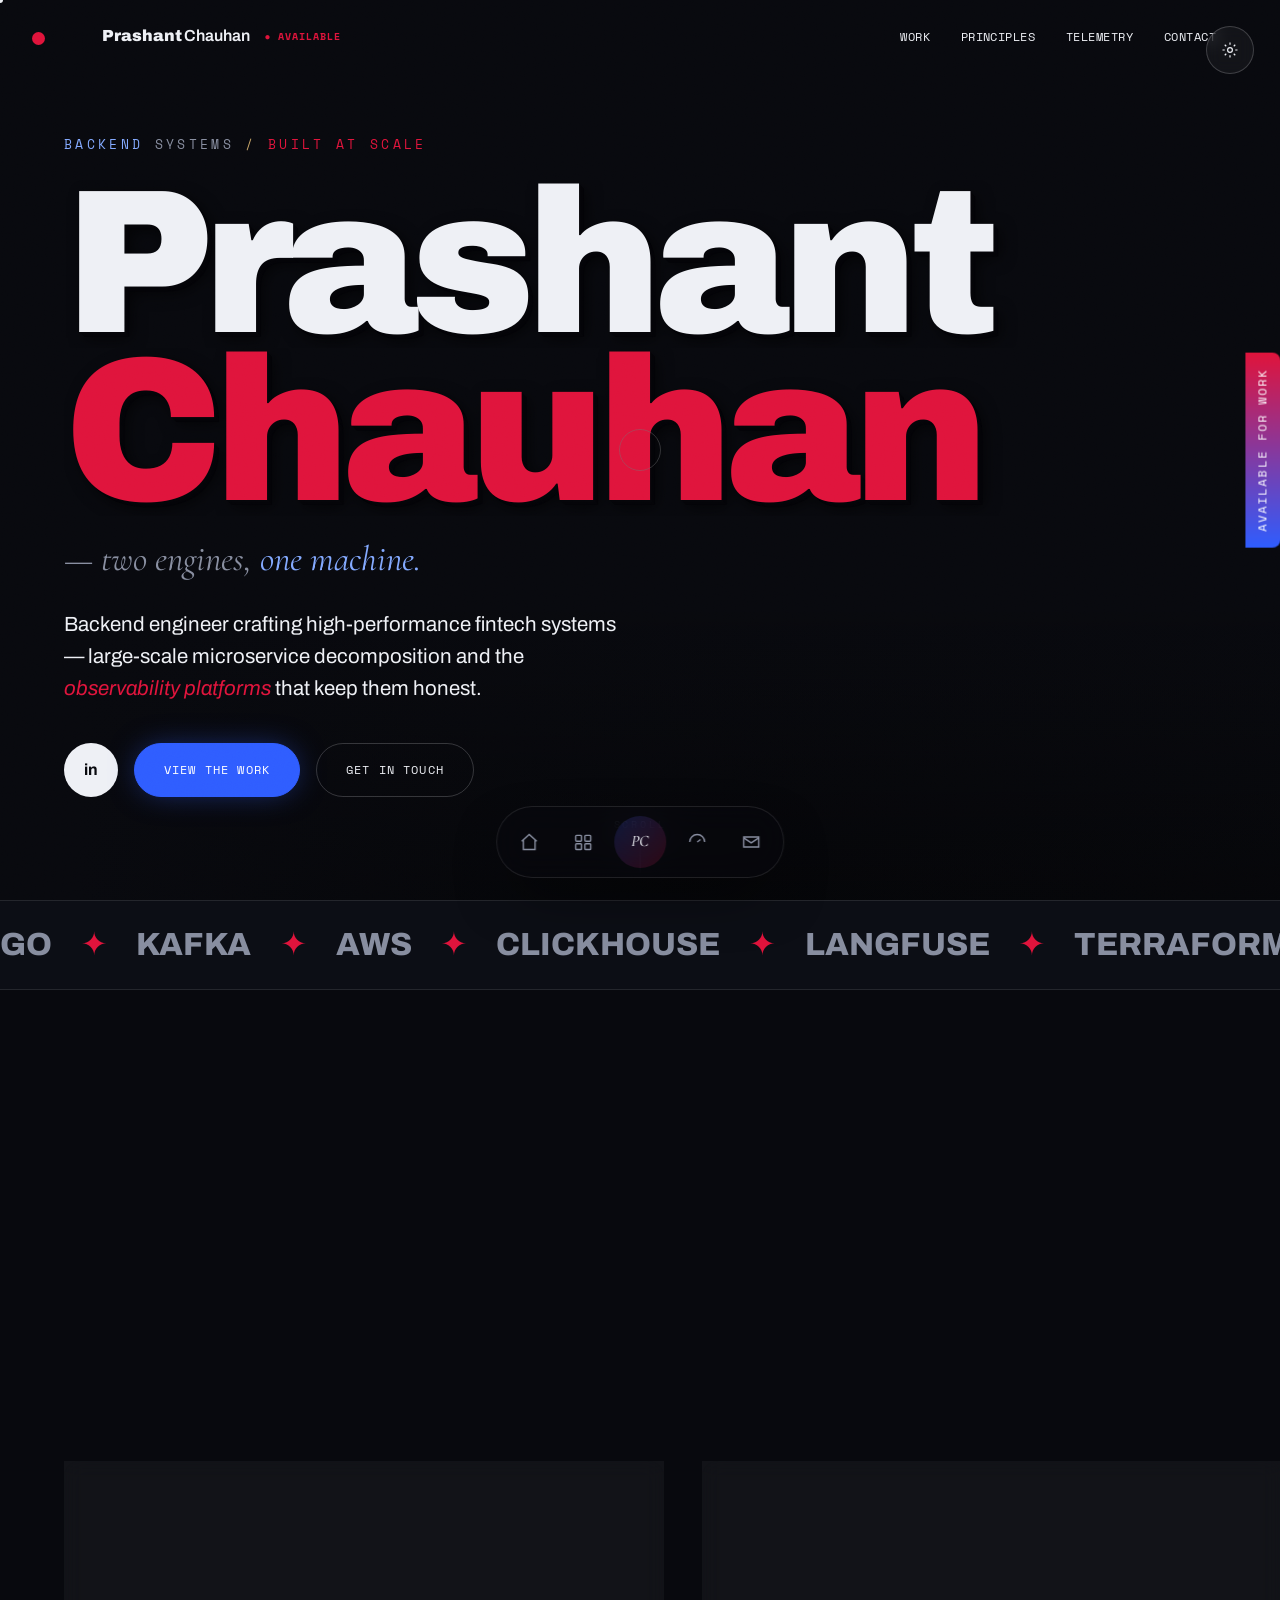
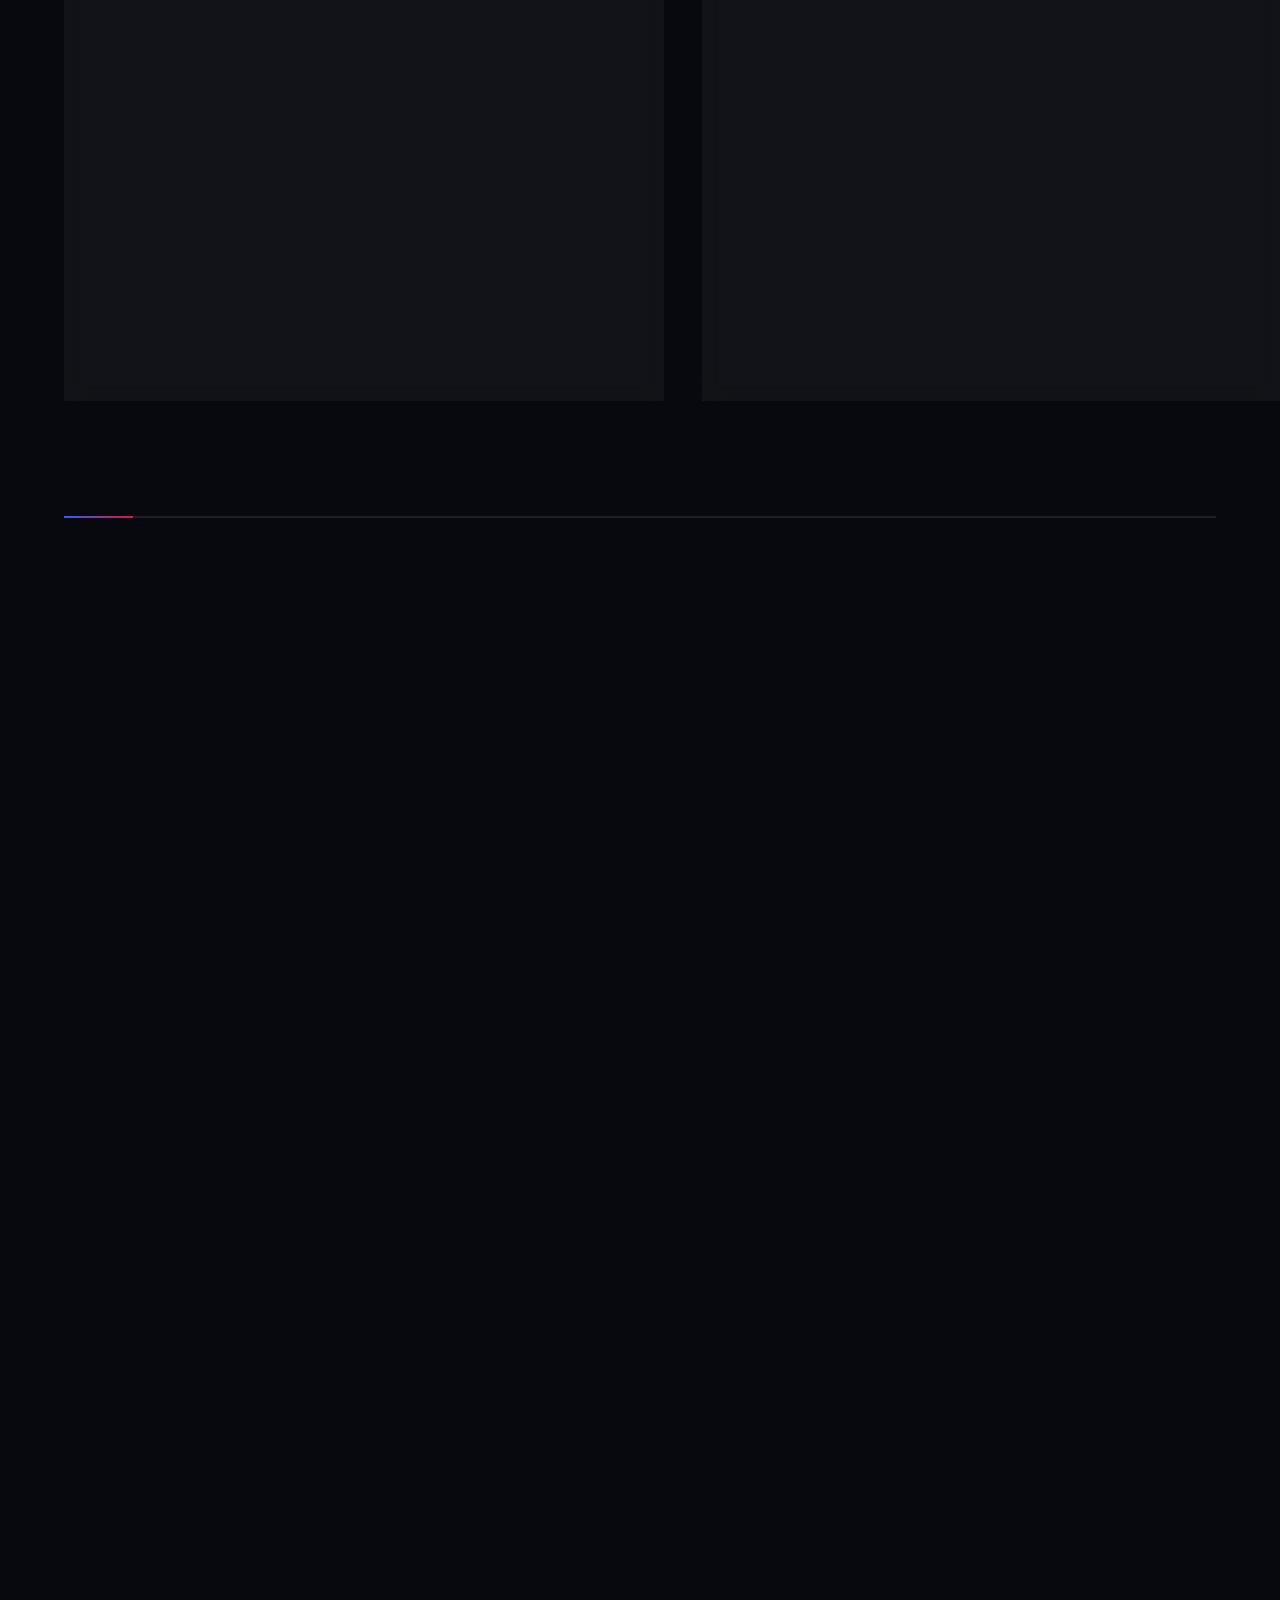
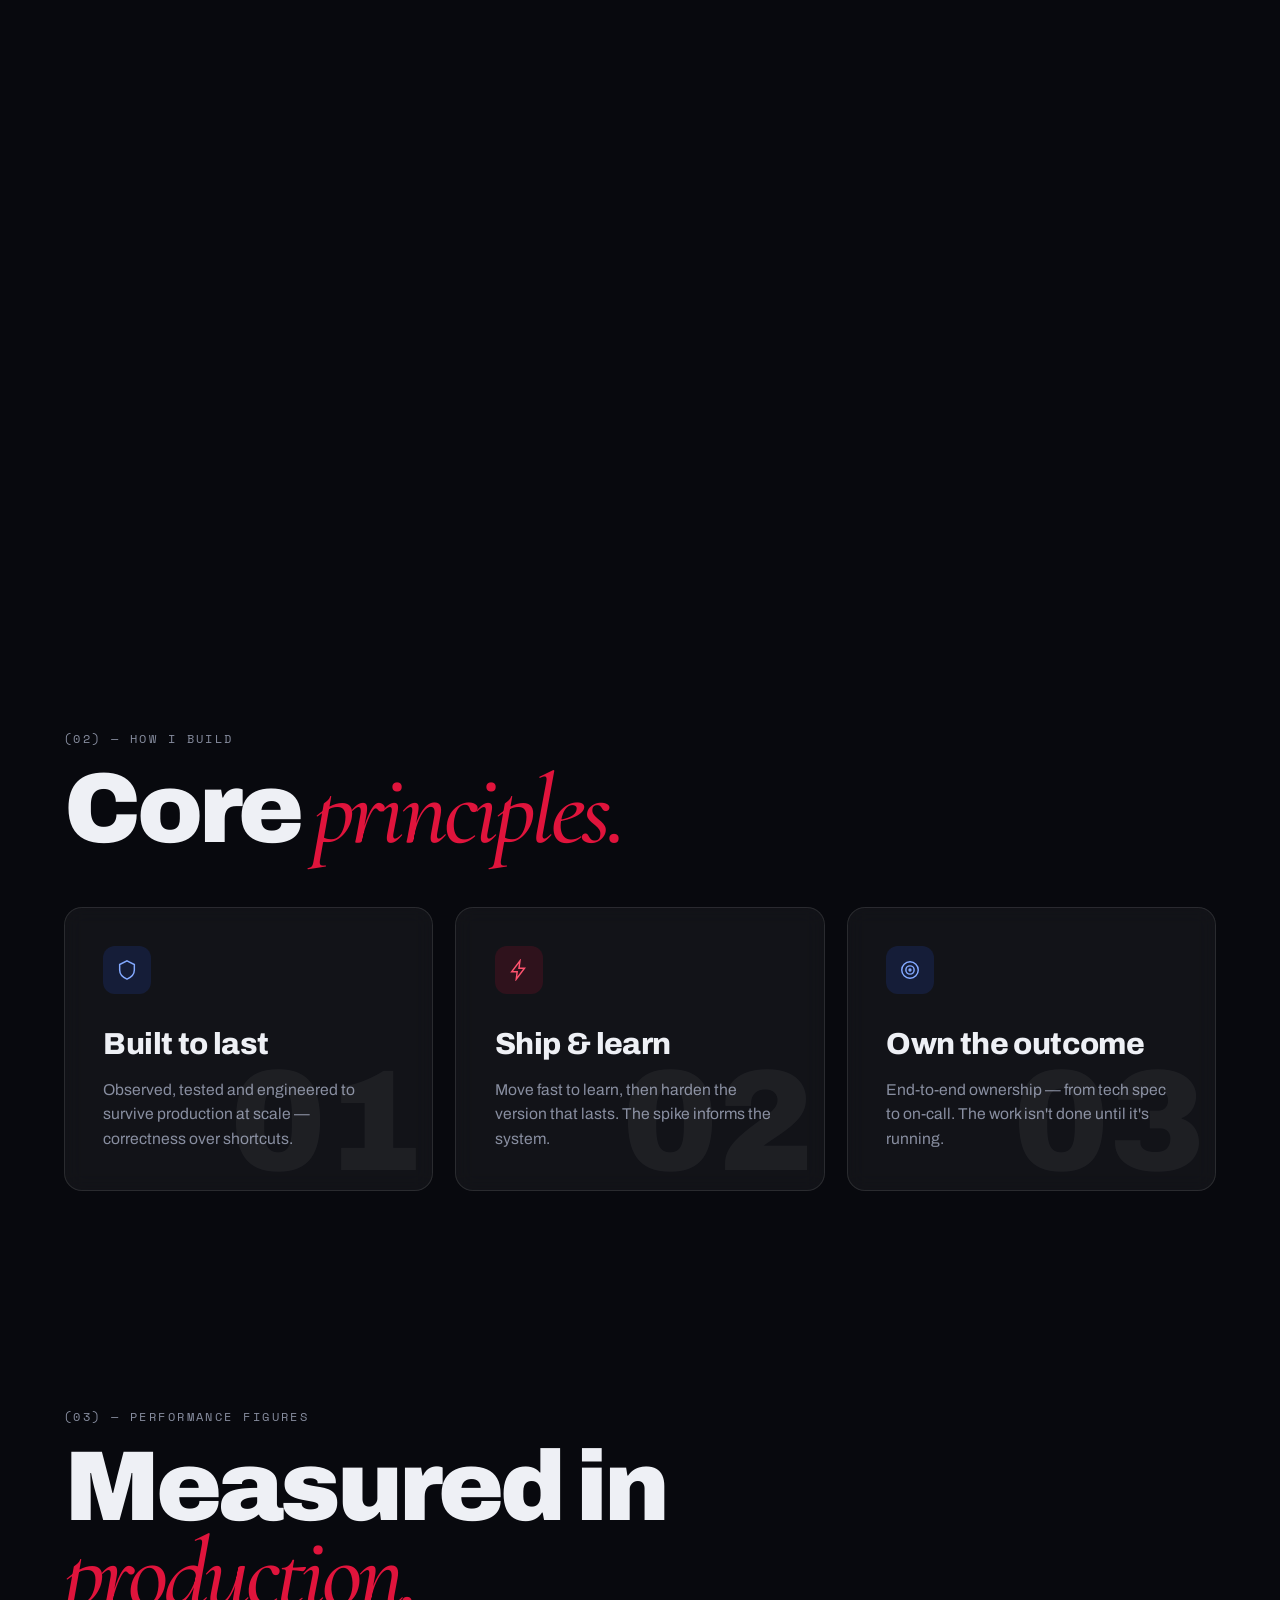
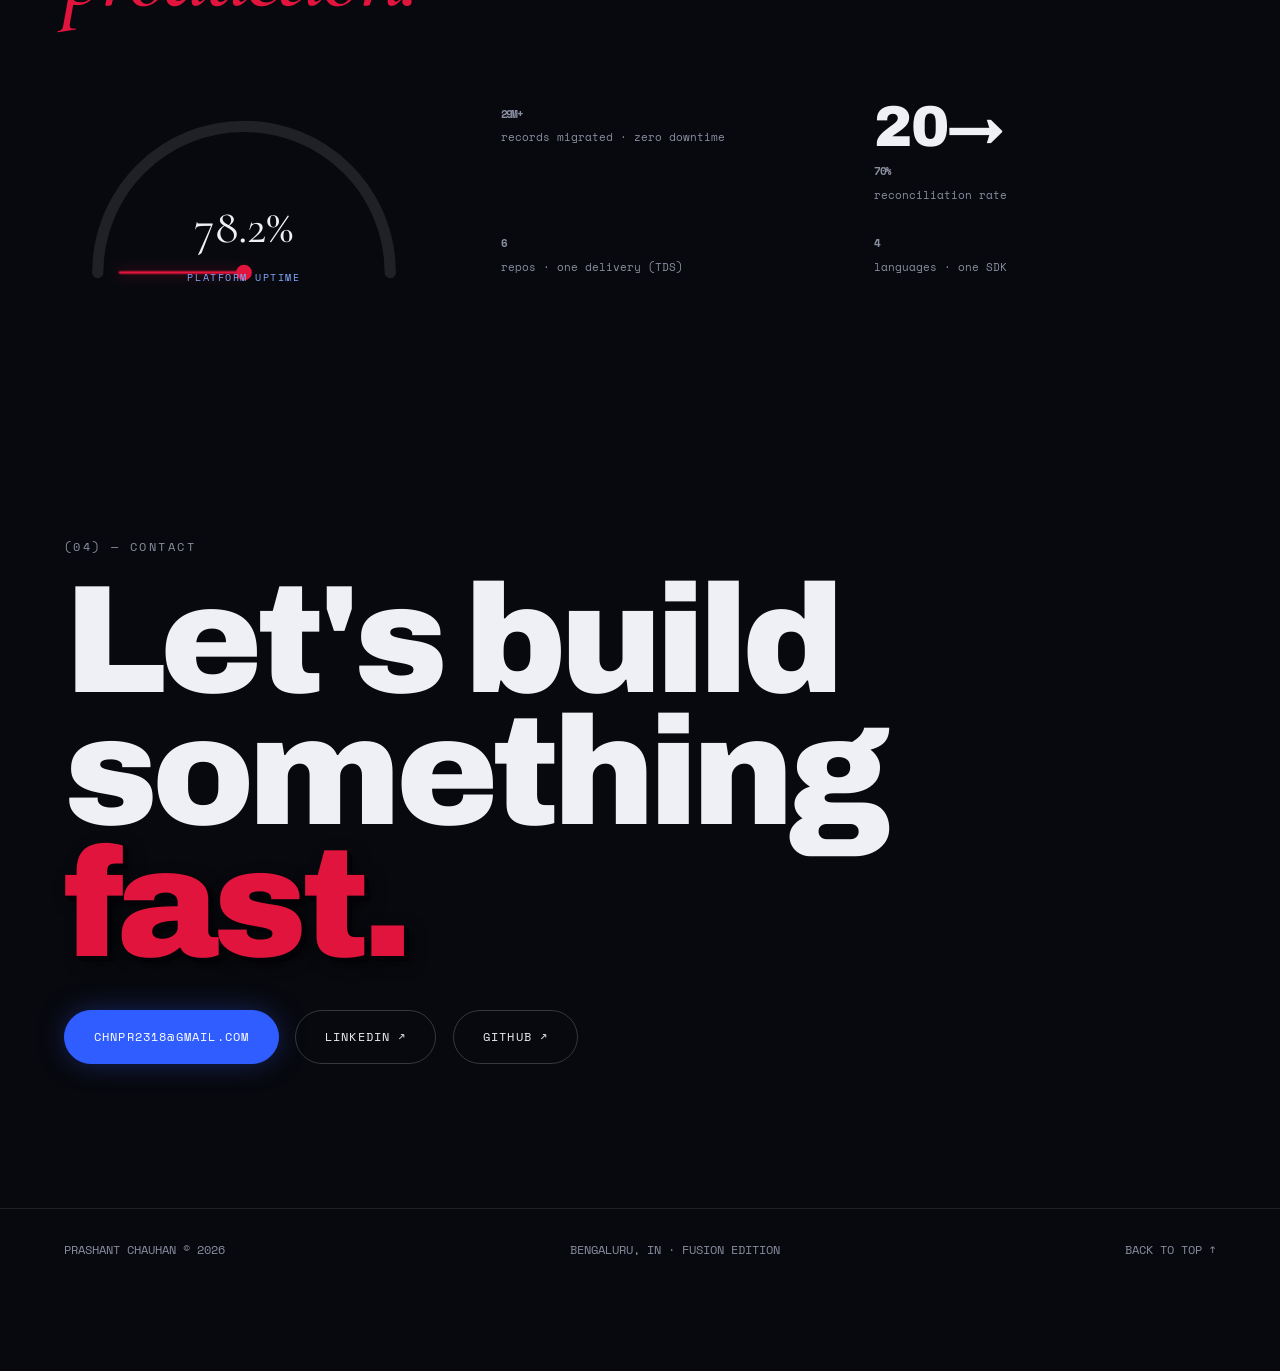
==== fusion.html @ 3824f35d "Add Fusion edition + video hero Fusion blends index (#work horizontal gallery, gauge) with studio (d" ====
<!DOCTYPE html>
<html lang="en">
<head>
<meta charset="UTF-8" />
<meta name="viewport" content="width=device-width, initial-scale=1.0" />
<title>Prashant Chauhan — Backend Engineer · Systems at Scale</title>
<meta name="description" content="Prashant Chauhan — backend engineer. High-performance fintech systems, observability platforms, large-scale microservice decomposition." />
<link rel="preconnect" href="https://fonts.googleapis.com" />
<link rel="preconnect" href="https://fonts.gstatic.com" crossorigin />
<link href="https://fonts.googleapis.com/css2?family=Archivo:wght@400;500;700;800;900&family=Cormorant+Garamond:ital,wght@1,400;1,500&family=Space+Mono:wght@400;700&display=swap" rel="stylesheet" />
<link rel="stylesheet" href="fusion.css" />
</head>
<body>

<div class="noise" aria-hidden="true"></div>
<div class="cursor" id="cur" aria-hidden="true"></div>
<div class="cursor-dot" id="curDot" aria-hidden="true"></div>

<div class="loader" id="loader" aria-hidden="true">
  <div class="loader-mark" id="loaderMark">PC</div>
  <div class="loader-bar"><i id="loaderFill"></i></div>
  <div class="loader-pct" id="loaderPct">0%</div>
</div>

<div class="pulse-dot" aria-hidden="true"></div>
<button class="gear" id="gear" aria-label="Settings" data-cur="hover">
  <svg viewBox="0 0 24 24" width="18" height="18" fill="none" stroke="currentColor" stroke-width="1.6"><circle cx="12" cy="12" r="3.2"/><path d="M12 2v3M12 19v3M2 12h3M19 12h3M5 5l2 2M17 17l2 2M19 5l-2 2M7 17l-2 2"/></svg>
</button>
<a class="side-tab" href="#contact" data-cur="hover"><span>Available for work</span></a>
<div class="panel" id="panel" aria-hidden="true">
  <div class="panel-row"><span>Theme</span><button class="tgl" id="tTheme" data-cur="hover"><i></i></button></div>
  <div class="panel-row"><span>Motion / field</span><button class="tgl on" id="tMotion" data-cur="hover"><i></i></button></div>
  <div class="panel-row"><span>Full screen</span><button class="tgl" id="tFull" data-cur="hover"><i></i></button></div>
  <div class="panel-note">⌥ fusion build · blue × crimson · webgl field</div>
</div>

<header class="nav" id="nav">
  <a href="#top" class="logo" data-cur="hover"><b>Prashant</b>Chauhan<i class="status">● available</i></a>
  <nav class="menu">
    <a href="#work" data-cur="hover">Work</a>
    <a href="#principles" data-cur="hover">Principles</a>
    <a href="#telemetry" data-cur="hover">Telemetry</a>
    <a href="#contact" data-cur="hover">Contact</a>
  </nav>
</header>

<main id="top">

<!-- HERO -->
<section class="hero" id="hero">
  <video class="hero-video" id="heroVid" autoplay muted loop playsinline preload="auto" aria-hidden="true"><source src="assets/hero.mp4" type="video/mp4" /></video>
  <div class="hero-fade" aria-hidden="true"></div>
  <div class="hero-inner">
    <p class="eyebrow rv" data-rv="fade"><span class="b">BACKEND</span> SYSTEMS <span class="sep">/</span> <span class="c">BUILT AT SCALE</span></p>
    <h1 class="hero-type">
      <span class="row"><span class="up x3d">Prashant</span></span>
      <span class="row"><span class="up c x3d">Chauhan</span></span>
    </h1>
    <p class="hero-script rv" data-rv="up">— two engines, <em>one machine.</em></p>
    <p class="hero-lede rv" data-rv="up">Backend engineer crafting high-performance fintech systems — large-scale microservice decomposition and the <em>observability platforms</em> that keep them honest.</p>
    <div class="hero-cta rv" data-rv="up">
      <a class="icon-btn magnetic" href="https://www.linkedin.com/in/pacifich/" target="_blank" rel="noopener" data-cur="hover" aria-label="LinkedIn">in</a>
      <a class="pill magnetic" href="#work" data-cur="hover"><span>View the Work</span></a>
      <a class="pill ghost magnetic" href="#contact" data-cur="hover"><span>Get in touch</span></a>
    </div>
  </div>
  <a href="#work" class="scroll-cue" data-cur="hover"><span>SCROLL</span><i></i></a>
</section>

<!-- MARQUEE -->
<div class="strip" aria-hidden="true">
  <div class="strip-track" id="strip">
    <span>Go</span><i>✦</i><span>Kafka</span><i>✦</i><span>AWS</span><i>✦</i><span>ClickHouse</span><i>✦</i><span>Langfuse</span><i>✦</i><span>Terraform</span><i>✦</i><span>Kubernetes</span><i>✦</i><span>gRPC</span><i>✦</i><span>Elasticsearch</span><i>✦</i>
    <span>Go</span><i>✦</i><span>Kafka</span><i>✦</i><span>AWS</span><i>✦</i><span>ClickHouse</span><i>✦</i><span>Langfuse</span><i>✦</i><span>Terraform</span><i>✦</i><span>Kubernetes</span><i>✦</i><span>gRPC</span><i>✦</i><span>Elasticsearch</span><i>✦</i>
  </div>
</div>

<!-- SIGNATURE BUILDS — horizontal pinned gallery (from index #work) -->
<section class="work" id="work">
  <div class="work-head">
    <span class="sec-tag rv" data-rv="fade">(01) — Selected work</span>
    <h2 class="sec-title rv" data-rv="up">Signature <span class="ser">builds.</span></h2>
    <p class="sec-kicker rv" data-rv="up">Each one shipped, measured and running. <span class="hint">Scroll →</span></p>
  </div>
  <div class="work-pin" id="workPin">
    <div class="work-sticky">
      <div class="work-track" id="workTrack">
        <article class="build" data-cur="hover">
          <div class="build-no">MODEL 01</div>
          <div class="build-tag b">Owner · Live in production</div>
          <h3 class="build-title">Self-Hosted LLM<br/>Observability Platform</h3>
          <p class="build-desc">Owned and shipped Razorpay's self-hosted <strong>Langfuse + ClickHouse</strong> platform — POC through architecture &amp; cost approvals to a full AWS&nbsp;EKS deployment.</p>
          <div class="build-metrics"><span><b>~1/5</b> cost vs enterprise</span><span><b>6+</b> AI products</span></div>
          <div class="build-tech">Langfuse · ClickHouse · AWS EKS · Terraform · Helm</div>
        </article>
        <article class="build" data-cur="hover">
          <div class="build-no">MODEL 02</div>
          <div class="build-tag c">End-to-end · 8 repos</div>
          <h3 class="build-title">TDS for Business<br/>Banking Payouts</h3>
          <p class="build-desc">Led design &amp; backend across <strong>eight services</strong> — tax-compliance, payouts, CFA, API, authz — plus Edge/Kong onboarding.</p>
          <div class="build-metrics"><span><b>8</b> repos</span><span><b>spec → UAT</b></span></div>
          <div class="build-tech">Go · gRPC · Kong · Terraform · vishnu</div>
        </article>
        <article class="build" data-cur="hover">
          <div class="build-no">MODEL 03</div>
          <div class="build-tag b">Core contributor</div>
          <h3 class="build-title">Account-Statements<br/>Decomposition</h3>
          <p class="build-desc">Pulled account statements out of the monolith into Go — <strong>37M+ records migrated, zero downtime</strong>, 100% traffic cutoff, read/write DB segregation.</p>
          <div class="build-metrics"><span><b>37M+</b> records</span><span><b>0</b> downtime</span></div>
          <div class="build-tech">Go · MySQL · Elasticsearch · Airflow</div>
        </article>
        <article class="build" data-cur="hover">
          <div class="build-no">MODEL 04</div>
          <div class="build-tag c">Reliability</div>
          <h3 class="build-title">Reconciliation<br/>Overhaul</h3>
          <p class="build-desc">Re-architected reconciliation across <strong>RBL, Yes Bank &amp; IDFC</strong> — lifting the recon rate from <strong>20% to 90%</strong>.</p>
          <div class="build-metrics"><span><b>20→90%</b> recon</span><span><b>3</b> banks</span></div>
          <div class="build-tech">Reporting · facts-table · PHP/Scala/Python</div>
        </article>
        <article class="build" data-cur="hover">
          <div class="build-no">MODEL 05</div>
          <div class="build-tag b">Internal SDK</div>
          <h3 class="build-title">Polyglot PII<br/>Redaction SDK</h3>
          <p class="build-desc">An internal PII masking SDK across <strong>five languages</strong> using Microsoft Presidio (NER + regex) — defense-in-depth for LLM traces.</p>
          <div class="build-metrics"><span><b>5</b> languages</span><span><b>4</b> layers</span></div>
          <div class="build-tech">Go · Python · TS · Ruby · Java · Presidio</div>
        </article>
        <a class="work-end" href="#contact" data-cur="hover"><span class="work-end-l">FULL DOSSIER</span><span class="work-end-t">Let's talk →</span></a>
      </div>
      <div class="work-rail" aria-hidden="true"><span id="workProg"></span></div>
    </div>
  </div>
</section>

<!-- PRINCIPLES -->
<section class="principles" id="principles">
  <div class="sec-head">
    <span class="sec-tag rv" data-rv="fade">(02) — How I build</span>
    <h2 class="sec-title rv" data-rv="up">Core <span class="ser">principles.</span></h2>
  </div>
  <div class="cards">
    <article class="card rv" data-rv="up" data-cur="hover"><span class="card-ghost">01</span><div class="card-ic b"><svg viewBox="0 0 24 24" width="22" height="22" fill="none" stroke="currentColor" stroke-width="1.6"><path d="M12 2l8 4v6c0 5-3.5 8-8 10-4.5-2-8-5-8-10V6z"/></svg></div><h3>Built to last</h3><p>Observed, tested and engineered to survive production at scale — correctness over shortcuts.</p></article>
    <article class="card rv" data-rv="up" data-cur="hover"><span class="card-ghost">02</span><div class="card-ic c"><svg viewBox="0 0 24 24" width="22" height="22" fill="none" stroke="currentColor" stroke-width="1.6"><path d="M13 2L4 14h6l-1 8 9-12h-6z"/></svg></div><h3>Ship &amp; learn</h3><p>Move fast to learn, then harden the version that lasts. The spike informs the system.</p></article>
    <article class="card rv" data-rv="up" data-cur="hover"><span class="card-ghost">03</span><div class="card-ic b"><svg viewBox="0 0 24 24" width="22" height="22" fill="none" stroke="currentColor" stroke-width="1.6"><circle cx="12" cy="12" r="9"/><circle cx="12" cy="12" r="4.5"/><circle cx="12" cy="12" r="1"/></svg></div><h3>Own the outcome</h3><p>End-to-end ownership — from tech spec to on-call. The work isn't done until it's running.</p></article>
  </div>
</section>

<!-- TELEMETRY (gauge + counters) -->
<section class="telemetry" id="telemetry">
  <div class="sec-head">
    <span class="sec-tag rv" data-rv="fade">(03) — Performance figures</span>
    <h2 class="sec-title rv" data-rv="up">Measured in <span class="ser">production.</span></h2>
  </div>
  <div class="tele-wrap">
    <div class="gauge-wrap rv" data-rv="up">
      <svg class="gauge" viewBox="0 0 320 200" id="gauge">
        <path class="gauge-track" d="M 30 180 A 130 130 0 0 1 290 180" />
        <path class="gauge-fill" id="gaugeFill" d="M 30 180 A 130 130 0 0 1 290 180" />
        <line class="gauge-needle" id="gaugeNeedle" x1="160" y1="180" x2="160" y2="70" />
        <circle class="gauge-hub" cx="160" cy="180" r="7" />
      </svg>
      <div class="gauge-read"><span class="count" data-to="99.9" data-dec="1" data-suf="%">0.0%</span><i>platform uptime</i></div>
    </div>
    <div class="stats">
      <div class="stat rv" data-rv="up"><b><span class="count" data-to="37" data-suf="M+">0</span></b><span>records migrated · zero downtime</span></div>
      <div class="stat rv" data-rv="up"><b>20→<span class="count" data-to="90" data-suf="%">0</span></b><span>reconciliation rate</span></div>
      <div class="stat rv" data-rv="up"><b><span class="count" data-to="8">0</span></b><span>repos · one delivery (TDS)</span></div>
      <div class="stat rv" data-rv="up"><b><span class="count" data-to="5">0</span></b><span>languages · one SDK</span></div>
    </div>
  </div>
</section>

<!-- CONTACT -->
<section class="contact" id="contact">
  <span class="sec-tag rv" data-rv="fade">(04) — Contact</span>
  <h2 class="contact-type">Let's build<br/>something <span class="c x3d">fast.</span></h2>
  <div class="contact-links rv" data-rv="up">
    <a class="pill magnetic" href="mailto:chnpr2318@gmail.com" data-cur="hover"><span>chnpr2318@gmail.com</span></a>
    <a class="pill ghost magnetic" href="https://www.linkedin.com/in/pacifich/" target="_blank" rel="noopener" data-cur="hover"><span>LinkedIn ↗</span></a>
    <a class="pill ghost magnetic" href="https://github.com/pacifich" target="_blank" rel="noopener" data-cur="hover"><span>GitHub ↗</span></a>
  </div>
</section>
</main>

<footer class="foot">
  <span>Prashant Chauhan © <span id="yr"></span></span>
  <span class="foot-mid">Bengaluru, IN · Fusion edition</span>
  <a href="#top" data-cur="hover">Back to top ↑</a>
</footer>

<nav class="dock" id="dock" aria-label="Quick nav">
  <a href="#top" class="dock-i" data-tip="Home" data-cur="hover"><svg viewBox="0 0 24 24" width="20" height="20" fill="none" stroke="currentColor" stroke-width="1.7"><path d="M3 11l9-8 9 8M5 9.5V21h14V9.5"/></svg></a>
  <a href="#work" class="dock-i" data-tip="Work" data-cur="hover"><svg viewBox="0 0 24 24" width="20" height="20" fill="none" stroke="currentColor" stroke-width="1.7"><rect x="3" y="4" width="7" height="7" rx="1"/><rect x="14" y="4" width="7" height="7" rx="1"/><rect x="3" y="14" width="7" height="7" rx="1"/><rect x="14" y="14" width="7" height="7" rx="1"/></svg></a>
  <a href="#top" class="dock-i dock-logo" data-tip="Prashant Chauhan" data-cur="hover">PC</a>
  <a href="#telemetry" class="dock-i" data-tip="Telemetry" data-cur="hover"><svg viewBox="0 0 24 24" width="20" height="20" fill="none" stroke="currentColor" stroke-width="1.7"><path d="M3 12a9 9 0 0 1 18 0"/><line x1="12" y1="12" x2="16" y2="9"/></svg></a>
  <a href="#contact" class="dock-i" data-tip="Contact" data-cur="hover"><svg viewBox="0 0 24 24" width="20" height="20" fill="none" stroke="currentColor" stroke-width="1.7"><path d="M3 6h18v12H3z"/><path d="M3 7l9 6 9-6"/></svg></a>
</nav>

<script src="fusion.js"></script>
</body>
</html>
---- fusion.css ----
/* =========================================================
   Prashant Chauhan — FUSION edition
   Blends "Performance" (index: blue, gauge, horizontal gallery)
   with "Studio" (cyrillic: dark, crimson, webgl field, dock).
   Dual identity: electric-blue × crimson.
   ========================================================= */
:root{
  --bg:#08090E; --bg-2:#0C0E15; --ink:#EEF0F5; --muted:#888EA0;
  --line:rgba(238,240,245,.10); --hair:rgba(238,240,245,.2);
  --blue:#2F5DFF; --blue-2:#83A9FF; --blue-glow:rgba(47,93,255,.5);
  --crimson:#E0143C; --crimson-2:#FF536F; --crimson-glow:rgba(224,20,60,.5);
  --gold:#C9A769; --glass:rgba(255,255,255,.045); --glass-line:rgba(255,255,255,.1);
  --display:'Archivo', system-ui, sans-serif; --serif:'Cormorant Garamond', Georgia, serif;
  --mono:'Space Mono', ui-monospace, monospace;
  --ease:cubic-bezier(.19,1,.22,1); --back:cubic-bezier(.34,1.56,.64,1);
  --pad:clamp(1.25rem,5vw,5.5rem);
}
body.light{ --bg:#EEEDEA; --bg-2:#E4E3DF; --ink:#0C0D12; --muted:#666; --line:rgba(12,13,18,.14); --hair:rgba(12,13,18,.28); --glass:rgba(255,255,255,.6); --glass-line:rgba(12,13,18,.1); }
*{ margin:0; padding:0; box-sizing:border-box; }
html{ scroll-behavior:smooth; -webkit-font-smoothing:antialiased; }
body{ background:var(--bg); color:var(--ink); font-family:var(--display); line-height:1.55; overflow-x:hidden; cursor:none; transition:background .6s var(--ease), color .6s var(--ease); }
@media (hover:none){ body{ cursor:auto; } }
a{ color:inherit; text-decoration:none; } em{ font-style:italic; }
::selection{ background:var(--crimson); color:#fff; }
main{ position:relative; z-index:1; }
.b{ color:var(--blue-2); } .c{ color:var(--crimson); }
.ser{ font-family:var(--serif); font-style:italic; font-weight:500; color:var(--crimson); }

.noise{ position:fixed; inset:0; z-index:3; pointer-events:none; opacity:.05; mix-blend-mode:overlay; background-image:url("data:image/svg+xml,%3Csvg xmlns='http://www.w3.org/2000/svg' width='140' height='140'%3E%3Cfilter id='n'%3E%3CfeTurbulence type='fractalNoise' baseFrequency='.9' numOctaves='2'/%3E%3C/filter%3E%3Crect width='100%25' height='100%25' filter='url(%23n)'/%3E%3C/svg%3E"); }

/* cursor */
.cursor{ position:fixed; top:0; left:0; width:42px; height:42px; border:1.5px solid var(--hair); border-radius:50%; z-index:200; pointer-events:none; transform:translate(-50%,-50%); transition:width .35s var(--back), height .35s var(--back), background .3s, border-color .3s; mix-blend-mode:difference; }
.cursor-dot{ position:fixed; top:0; left:0; width:6px; height:6px; background:var(--ink); border-radius:50%; z-index:201; pointer-events:none; transform:translate(-50%,-50%); }
.cursor.hover{ width:62px; height:62px; background:rgba(238,240,245,.12); }
@media (hover:none){ .cursor,.cursor-dot{ display:none; } }

/* loader */
.loader{ position:fixed; inset:0; z-index:300; background:var(--bg); display:flex; flex-direction:column; align-items:center; justify-content:center; gap:1.4rem; transition:opacity .6s, visibility .6s; }
.loader.done{ opacity:0; visibility:hidden; }
.loader-mark{ font-family:var(--serif); font-style:italic; font-size:clamp(3rem,8vw,5rem); background:linear-gradient(90deg,var(--blue-2),var(--crimson)); -webkit-background-clip:text; background-clip:text; color:transparent; }
.loader-bar{ width:min(60vw,300px); height:2px; background:var(--line); overflow:hidden; }
.loader-bar i{ display:block; height:100%; width:0; background:linear-gradient(90deg,var(--blue),var(--crimson)); }
.loader-pct{ font-family:var(--mono); font-size:.78rem; color:var(--muted); }

/* corner + side + panel */
.pulse-dot{ position:fixed; top:2rem; left:2rem; z-index:60; width:13px; height:13px; border-radius:50%; background:var(--crimson); box-shadow:0 0 0 0 var(--crimson-glow); animation:pd 2.2s infinite; }
@keyframes pd{ 0%{box-shadow:0 0 0 0 var(--crimson-glow);} 70%{box-shadow:0 0 0 13px rgba(224,20,60,0);} 100%{box-shadow:0 0 0 0 rgba(224,20,60,0);} }
@media(max-width:760px){ .pulse-dot{ display:none; } }
.gear{ position:fixed; top:1.6rem; right:1.6rem; z-index:70; width:48px; height:48px; border-radius:50%; border:1px solid var(--hair); background:var(--glass); backdrop-filter:blur(8px); color:var(--ink); display:grid; place-items:center; cursor:none; transition:.4s var(--ease); }
.gear:hover{ border-color:var(--blue-2); color:var(--blue-2); transform:rotate(60deg); box-shadow:0 0 24px var(--blue-glow); }
.side-tab{ position:fixed; right:0; top:50%; z-index:60; transform:translateY(-50%) rotate(180deg); writing-mode:vertical-rl; background:linear-gradient(180deg,var(--blue),var(--crimson)); color:#fff; font-family:var(--mono); font-size:.72rem; letter-spacing:.18em; text-transform:uppercase; padding:1rem .55rem; border-radius:8px 0 0 8px; }
@media(max-width:760px){ .side-tab{ display:none; } }
.panel{ position:fixed; top:5.4rem; right:1.6rem; z-index:69; width:280px; background:var(--glass); backdrop-filter:blur(16px); border:1px solid var(--glass-line); border-radius:16px; padding:1.1rem 1.2rem; opacity:0; visibility:hidden; transform:translateY(-10px); transition:.4s var(--ease); }
.panel.open{ opacity:1; visibility:visible; transform:none; }
.panel-row{ display:flex; align-items:center; justify-content:space-between; padding:.7rem 0; border-bottom:1px solid var(--line); font-family:var(--mono); font-size:.78rem; }
.panel-row:last-of-type{ border-bottom:0; }
.tgl{ width:44px; height:24px; border-radius:50px; border:1px solid var(--hair); background:transparent; cursor:none; position:relative; transition:.3s; }
.tgl i{ position:absolute; top:2px; left:2px; width:18px; height:18px; border-radius:50%; background:var(--muted); transition:.3s var(--back); }
.tgl.on{ background:var(--blue); border-color:var(--blue); } .tgl.on i{ left:22px; background:#fff; }
.panel-note{ font-family:var(--mono); font-size:.62rem; color:var(--muted); margin-top:.8rem; opacity:.7; }

/* nav */
.nav{ position:fixed; top:0; left:0; right:0; z-index:65; display:flex; align-items:center; justify-content:space-between; padding:1.5rem var(--pad); transition:padding .4s var(--ease); }
.nav.scrolled{ padding:.9rem var(--pad); background:rgba(8,9,14,.74); backdrop-filter:blur(12px); border-bottom:1px solid var(--line); }
.logo{ font-family:var(--display); font-weight:600; font-size:1rem; display:inline-flex; align-items:center; gap:.1rem; margin-left:2.4rem; }
.logo b{ font-weight:900; } .logo .status{ font-family:var(--mono); font-style:normal; font-size:.62rem; letter-spacing:.1em; color:var(--crimson); margin-left:.8rem; text-transform:uppercase; }
@media(max-width:760px){ .logo{ margin-left:0; } }
.menu{ display:flex; gap:1.9rem; }
.menu a{ position:relative; font-family:var(--mono); font-size:.76rem; letter-spacing:.04em; text-transform:uppercase; }
.menu a::after{ content:""; position:absolute; left:0; bottom:-5px; height:1.5px; width:0; background:var(--blue-2); transition:width .35s var(--ease); }
.menu a:hover::after{ width:100%; }
@media(max-width:640px){ .menu{ display:none; } }

/* buttons */
.pill{ position:relative; display:inline-flex; align-items:center; justify-content:center; font-family:var(--mono); font-size:.74rem; letter-spacing:.1em; text-transform:uppercase; padding:1.05rem 1.8rem; border:1.5px solid var(--blue); border-radius:50px; overflow:hidden; background:var(--blue); color:#fff; will-change:transform; box-shadow:0 0 30px -6px var(--blue-glow); }
.pill span{ position:relative; z-index:2; transition:color .4s; }
.pill::after{ content:""; position:absolute; inset:0; background:var(--crimson); transform:translateY(101%); transition:transform .45s var(--ease); }
.pill:hover::after{ transform:none; }
.pill.ghost{ background:transparent; color:var(--ink); border-color:var(--hair); box-shadow:none; }
.pill.ghost::after{ background:var(--blue); } .pill.ghost:hover{ border-color:var(--blue); } .pill.ghost:hover span{ color:#fff; }
.icon-btn{ width:54px; height:54px; flex:0 0 auto; display:grid; place-items:center; border-radius:50%; background:var(--ink); color:var(--bg); font-family:var(--display); font-weight:700; will-change:transform; transition:.3s; }
.icon-btn:hover{ background:var(--crimson); color:#fff; box-shadow:0 0 26px var(--crimson-glow); }

/* reveal + 3D type */
.rv{ transition:opacity .9s var(--ease), transform 1s var(--ease); }
[data-rv="fade"]{ opacity:0; } [data-rv="up"]{ opacity:0; transform:translateY(40px); }
.in[data-rv]{ opacity:1; transform:none; }
.x3d{ text-shadow:1px 1px 0 #050509,2px 2px 0 #050509,3px 3px 0 #040408,4px 4px 0 #040408,5px 5px 0 #030307,6px 6px 16px rgba(0,0,0,.7); }
body.light .x3d{ text-shadow:2px 2px 0 rgba(0,0,0,.1),4px 4px 12px rgba(0,0,0,.12); }

/* =========================================================
   HERO
   ========================================================= */
.hero{ position:relative; min-height:100svh; display:flex; flex-direction:column; justify-content:center; padding:8rem var(--pad) 6rem; overflow:hidden; }
.hero-video{ position:absolute; inset:0; width:100%; height:100%; object-fit:cover; z-index:0; }
.hero-fade{ position:absolute; inset:0; z-index:1; pointer-events:none; background:linear-gradient(90deg, var(--bg) 6%, rgba(8,9,14,.6) 30%, rgba(8,9,14,.28) 60%, rgba(8,9,14,.42)), linear-gradient(180deg, var(--bg) 1%, transparent 30%, transparent 66%, rgba(0,0,0,.6)); }
body.light .hero-video{ opacity:.4; }
.hero-inner{ position:relative; z-index:2; max-width:1100px; }
.eyebrow{ font-family:var(--mono); font-size:.8rem; letter-spacing:.26em; color:var(--muted); margin-bottom:1.6rem; }
.eyebrow .sep{ color:var(--gold); }
.hero-type{ font-family:var(--display); font-weight:900; line-height:.82; letter-spacing:-.045em; font-size:clamp(3.6rem,16vw,15rem); }
.hero-type .row{ display:block; overflow:hidden; } .hero-type .up{ display:inline-block; transform:translateY(112%); }
.hero.in .up{ transform:none; transition:transform 1.1s var(--ease); } .hero-type .row:nth-child(2) .up{ transition-delay:.09s; }
.hero-script{ font-family:var(--serif); font-style:italic; font-size:clamp(1.3rem,3vw,2.2rem); color:var(--muted); margin-top:1rem; }
.hero-script em{ color:var(--blue-2); }
.hero-lede{ max-width:46ch; margin-top:1.4rem; font-size:clamp(1.05rem,1.6vw,1.32rem); color:var(--ink); opacity:.92; }
.hero-lede em{ color:var(--crimson); font-style:italic; }
.hero-cta{ display:flex; align-items:center; gap:1rem; margin-top:2.4rem; flex-wrap:wrap; }
.scroll-cue{ position:absolute; left:50%; bottom:1.6rem; transform:translateX(-50%); z-index:2; display:flex; flex-direction:column; align-items:center; gap:.5rem; font-family:var(--mono); font-size:.62rem; letter-spacing:.28em; color:var(--muted); }
.scroll-cue i{ width:1px; height:34px; background:linear-gradient(var(--blue-2),transparent); }

/* marquee */
.strip{ border-top:1px solid var(--line); border-bottom:1px solid var(--line); padding:1.2rem 0; overflow:hidden; background:var(--bg-2); position:relative; z-index:1; }
.strip-track{ display:inline-flex; align-items:center; gap:1.8rem; white-space:nowrap; font-family:var(--display); font-weight:800; font-size:clamp(1.2rem,2.6vw,2rem); color:var(--muted); text-transform:uppercase; animation:scrollx 26s linear infinite; }
.strip-track i{ color:var(--crimson); font-style:normal; }
@keyframes scrollx{ to{ transform:translateX(-50%); } }

/* sections shared */
.sec-head{ max-width:760px; margin-bottom:clamp(2.5rem,6vh,4.5rem); } .work-head{ padding:clamp(5rem,11vh,9rem) var(--pad) clamp(1.5rem,3vh,2.5rem); max-width:none; }
.sec-tag{ font-family:var(--mono); font-size:.76rem; letter-spacing:.2em; text-transform:uppercase; color:var(--muted); display:block; margin-bottom:1.2rem; }
.sec-title{ font-family:var(--display); font-weight:900; line-height:.86; letter-spacing:-.04em; font-size:clamp(2.6rem,8vw,6.2rem); }
.sec-kicker{ margin-top:1.2rem; color:var(--muted); font-family:var(--mono); font-size:.85rem; }
.hint{ color:var(--blue-2); margin-left:.4rem; }

/* WORK — horizontal pinned gallery */
.work{ position:relative; z-index:1; }
.work-pin{ position:relative; height:460vh; }
.work-sticky{ position:sticky; top:0; height:100vh; display:flex; align-items:center; overflow:hidden; }
.work-track{ display:flex; gap:clamp(1.5rem,3vw,2.6rem); padding:0 var(--pad); will-change:transform; }
.build{ position:relative; flex:0 0 auto; width:min(64vw,600px); min-height:60vh; display:flex; flex-direction:column; justify-content:center; padding:clamp(2rem,3.5vw,3.2rem); border:1px solid var(--glass-line); border-radius:16px; background:var(--glass); backdrop-filter:blur(10px); overflow:hidden; transition:border-color .5s var(--ease), box-shadow .5s var(--ease), transform .5s var(--ease); }
.build:hover{ transform:translateY(-6px); border-color:var(--blue-2); box-shadow:0 50px 90px -50px var(--blue-glow); }
.build-no{ font-family:var(--mono); font-size:.72rem; letter-spacing:.24em; color:var(--gold); }
.build-tag{ font-family:var(--mono); font-size:.66rem; letter-spacing:.16em; text-transform:uppercase; margin:1.2rem 0 .8rem; }
.build-tag.b{ color:var(--blue-2); } .build-tag.c{ color:var(--crimson-2); }
.build-title{ font-family:var(--display); font-weight:800; font-size:clamp(1.9rem,4vw,3rem); line-height:1.02; margin-bottom:1.1rem; letter-spacing:-.02em; }
.build-desc{ color:var(--muted); max-width:44ch; font-size:clamp(.98rem,1.2vw,1.06rem); } .build-desc strong{ color:var(--ink); }
.build-metrics{ display:flex; flex-wrap:wrap; gap:.6rem; margin:1.5rem 0 1.1rem; }
.build-metrics span{ font-family:var(--mono); font-size:.72rem; color:var(--muted); border:1px solid var(--line); border-radius:40px; padding:.4rem .9rem; } .build-metrics b{ color:var(--ink); }
.build-tech{ font-family:var(--mono); font-size:.7rem; color:var(--muted); opacity:.8; }
.work-end{ flex:0 0 auto; width:44vw; min-width:280px; display:flex; flex-direction:column; justify-content:center; gap:.6rem; padding-left:clamp(1rem,3vw,3rem); }
.work-end-l{ font-family:var(--mono); font-size:.7rem; letter-spacing:.24em; color:var(--gold); }
.work-end-t{ font-family:var(--serif); font-style:italic; font-size:clamp(2.5rem,6vw,5rem); line-height:1; color:var(--blue-2); }
.work-rail{ position:absolute; left:var(--pad); right:var(--pad); bottom:7vh; height:2px; background:var(--line); }
.work-rail span{ display:block; height:100%; width:6%; background:linear-gradient(90deg,var(--blue),var(--crimson)); }
@media(max-width:900px){ .work-pin{ height:auto; } .work-sticky{ position:static; height:auto; overflow-x:auto; padding:1rem 0 2rem; } .work-track{ transform:none !important; } .build{ width:82vw; min-height:auto; } .work-rail{ display:none; } }

/* PRINCIPLES */
.principles{ padding:clamp(5rem,12vh,9rem) var(--pad); }
.cards{ display:grid; grid-template-columns:repeat(3,1fr); gap:1.4rem; }
.card{ position:relative; overflow:hidden; padding:clamp(1.8rem,3vw,2.6rem); border:1px solid var(--glass-line); border-radius:18px; background:var(--glass); backdrop-filter:blur(10px); min-height:270px; display:flex; flex-direction:column; transition:transform .5s var(--ease), border-color .4s, box-shadow .5s; }
.card:hover{ transform:translateY(-8px); border-color:var(--crimson); box-shadow:0 40px 80px -50px var(--crimson-glow); }
.card-ghost{ position:absolute; right:.6rem; bottom:-.3rem; font-family:var(--display); font-weight:900; font-size:9rem; line-height:1; color:var(--ink); opacity:.05; }
.card-ic{ width:48px; height:48px; border-radius:12px; display:grid; place-items:center; margin-bottom:auto; }
.card-ic.b{ background:rgba(47,93,255,.14); color:var(--blue-2); } .card-ic.c{ background:rgba(224,20,60,.14); color:var(--crimson-2); }
.card h3{ font-family:var(--display); font-weight:800; font-size:clamp(1.4rem,2.4vw,1.9rem); margin:1.6rem 0 .7rem; letter-spacing:-.02em; }
.card p{ color:var(--muted); font-size:.98rem; max-width:34ch; }
@media(max-width:860px){ .cards{ grid-template-columns:1fr; } }

/* TELEMETRY */
.telemetry{ padding:clamp(5rem,12vh,9rem) var(--pad); }
.tele-wrap{ display:flex; align-items:center; gap:clamp(2rem,6vw,5rem); flex-wrap:wrap; }
.gauge-wrap{ position:relative; width:min(360px,80vw); flex:0 0 auto; }
.gauge{ width:100%; height:auto; overflow:visible; }
.gauge-track{ fill:none; stroke:var(--line); stroke-width:10; stroke-linecap:round; }
.gauge-fill{ fill:none; stroke:url(#gaugeGrad); stroke-width:10; stroke-linecap:round; stroke-dasharray:409; stroke-dashoffset:409; transition:stroke-dashoffset 1.8s var(--ease); filter:drop-shadow(0 0 6px var(--blue-glow)); }
.telemetry.run .gauge-fill{ stroke-dashoffset:1; }
.gauge-needle{ stroke:var(--crimson); stroke-width:2.5; stroke-linecap:round; transform-origin:160px 180px; transform:rotate(-90deg); transition:transform 1.9s var(--back); filter:drop-shadow(0 0 5px var(--crimson-glow)); }
.telemetry.run .gauge-needle{ transform:rotate(89deg); }
.gauge-hub{ fill:var(--crimson); }
.gauge-read{ position:absolute; left:0; right:0; bottom:6%; text-align:center; }
.gauge-read .count{ font-family:var(--serif); font-size:clamp(2rem,4vw,3rem); color:var(--ink); display:block; }
.gauge-read i{ font-family:var(--mono); font-style:normal; font-size:.6rem; letter-spacing:.16em; text-transform:uppercase; color:var(--blue-2); }
.stats{ flex:1; min-width:280px; display:grid; grid-template-columns:repeat(2,1fr); gap:1.5rem 2rem; }
.stat b{ font-family:var(--display); font-weight:900; font-size:clamp(2.2rem,4.5vw,3.6rem); letter-spacing:-.03em; display:block; line-height:1; }
.stat span{ font-family:var(--mono); font-size:.7rem; color:var(--muted); display:block; margin-top:.6rem; }

/* CONTACT */
.contact{ padding:clamp(5rem,14vh,11rem) var(--pad) clamp(7rem,16vh,12rem); }
.contact-type{ font-family:var(--display); font-weight:900; line-height:.86; letter-spacing:-.04em; font-size:clamp(3rem,12vw,11rem); margin:1rem 0 2.4rem; }
.contact-links{ display:flex; gap:1rem; flex-wrap:wrap; }

/* footer + dock */
.foot{ position:relative; z-index:1; display:flex; align-items:center; justify-content:space-between; gap:1rem; flex-wrap:wrap; padding:2rem var(--pad) 7rem; border-top:1px solid var(--line); font-family:var(--mono); font-size:.74rem; color:var(--muted); text-transform:uppercase; }
.dock{ position:fixed; left:50%; bottom:1.4rem; z-index:75; transform:translateX(-50%); display:flex; align-items:center; gap:.5rem; padding:.55rem; border-radius:50px; background:rgba(8,9,14,.55); backdrop-filter:blur(16px) saturate(140%); border:1px solid var(--glass-line); box-shadow:0 24px 60px -20px rgba(0,0,0,.7); }
.dock-i{ position:relative; width:46px; height:46px; display:grid; place-items:center; border-radius:50%; color:var(--muted); transition:.35s var(--back); font-family:var(--serif); font-style:italic; }
.dock-i:hover{ color:var(--ink); background:rgba(238,240,245,.08); transform:translateY(-8px) scale(1.08); }
.dock-logo{ width:52px; height:52px; background:linear-gradient(135deg,rgba(47,93,255,.18),rgba(224,20,60,.18)); font-weight:500; color:var(--ink); }
.dock-i::after{ content:attr(data-tip); position:absolute; bottom:120%; left:50%; transform:translateX(-50%) translateY(6px); white-space:nowrap; font-family:var(--mono); font-size:.6rem; letter-spacing:.12em; text-transform:uppercase; color:var(--ink); background:var(--bg-2); border:1px solid var(--line); padding:.3rem .55rem; border-radius:6px; opacity:0; pointer-events:none; transition:.3s var(--ease); }
.dock-i:hover::after{ opacity:1; transform:translateX(-50%) translateY(0); }
@media(max-width:540px){ .dock{ gap:.2rem; padding:.4rem; } .dock-i{ width:40px; height:40px; } }

@media (prefers-reduced-motion:reduce){
  *{ animation:none !important; transition-duration:.001s !important; }
  .rv,[data-rv],.hero-type .up{ opacity:1 !important; transform:none !important; }
  body{ cursor:auto; } .cursor,.cursor-dot{ display:none; } .loader{ display:none; }
  .work-pin{ height:auto; } .work-sticky{ position:static; height:auto; overflow:visible; } .work-track{ transform:none !important; flex-wrap:wrap; } .build{ width:100%; }
}
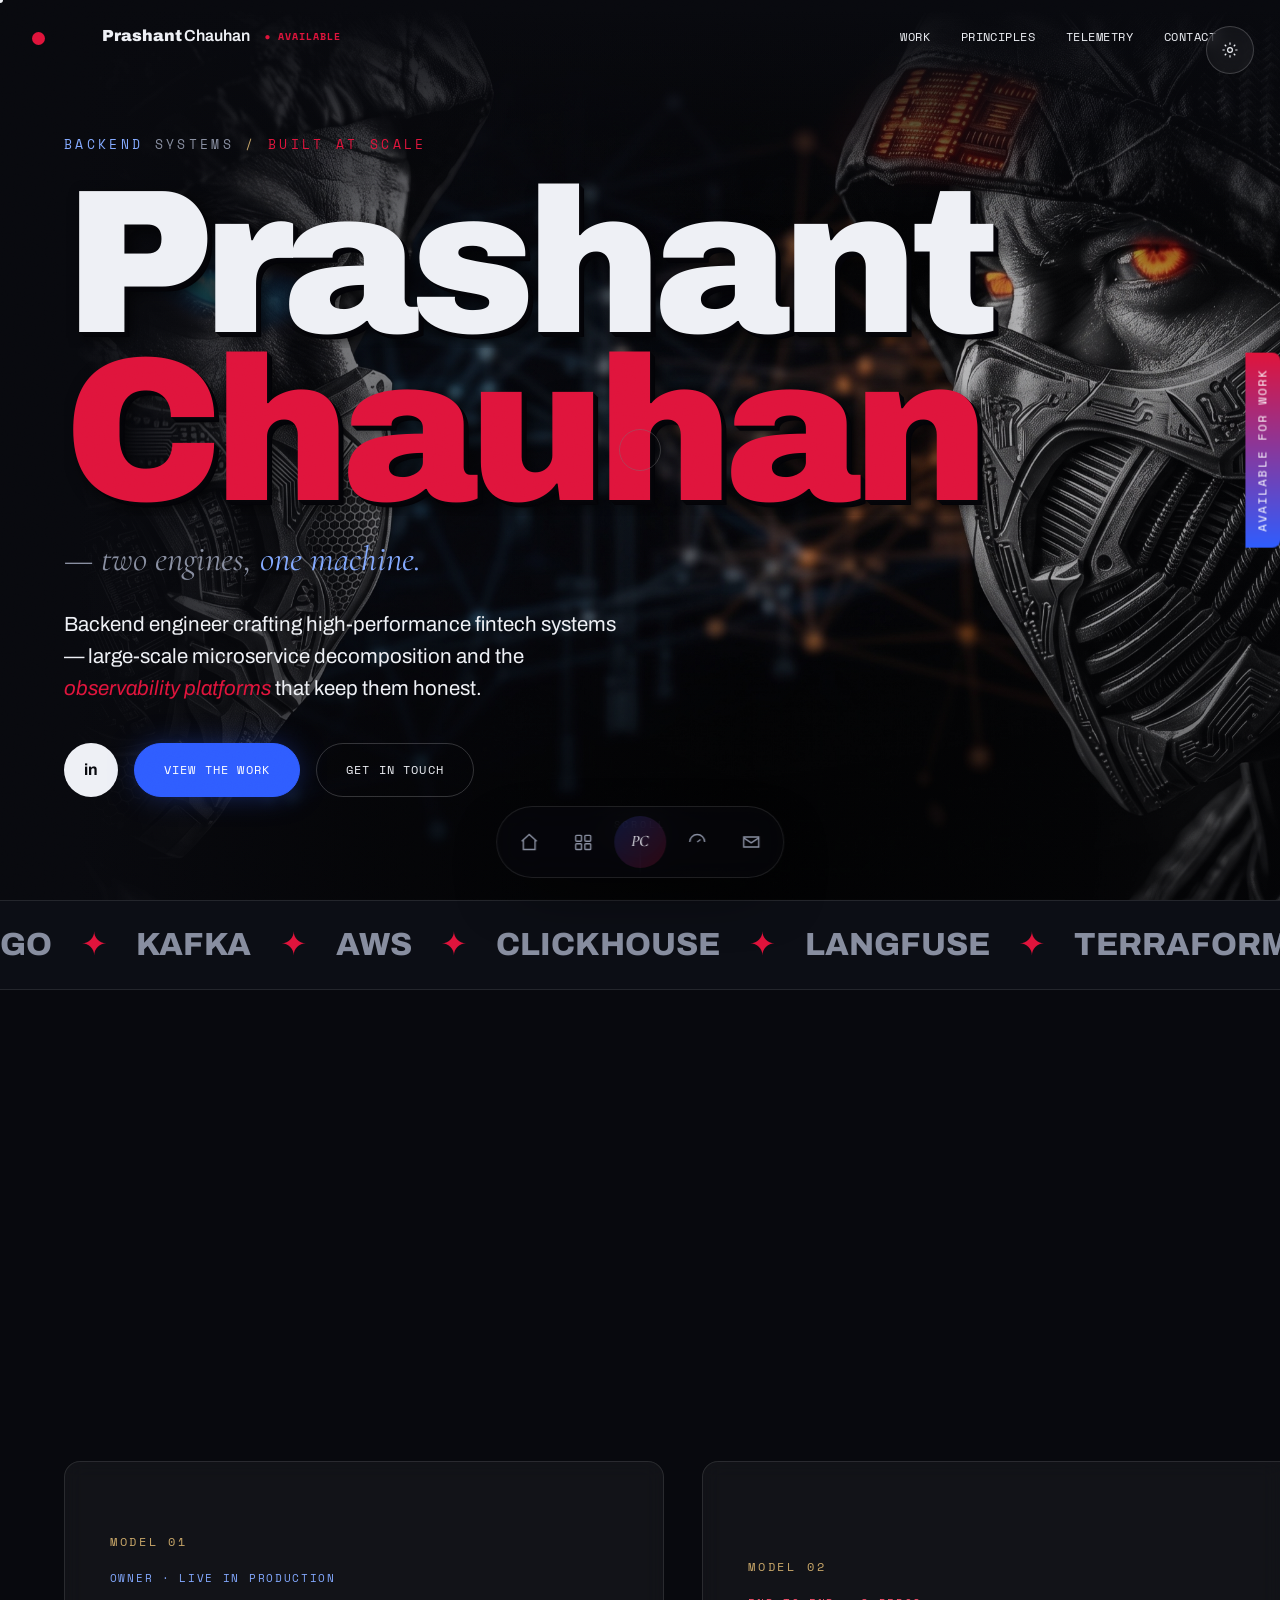
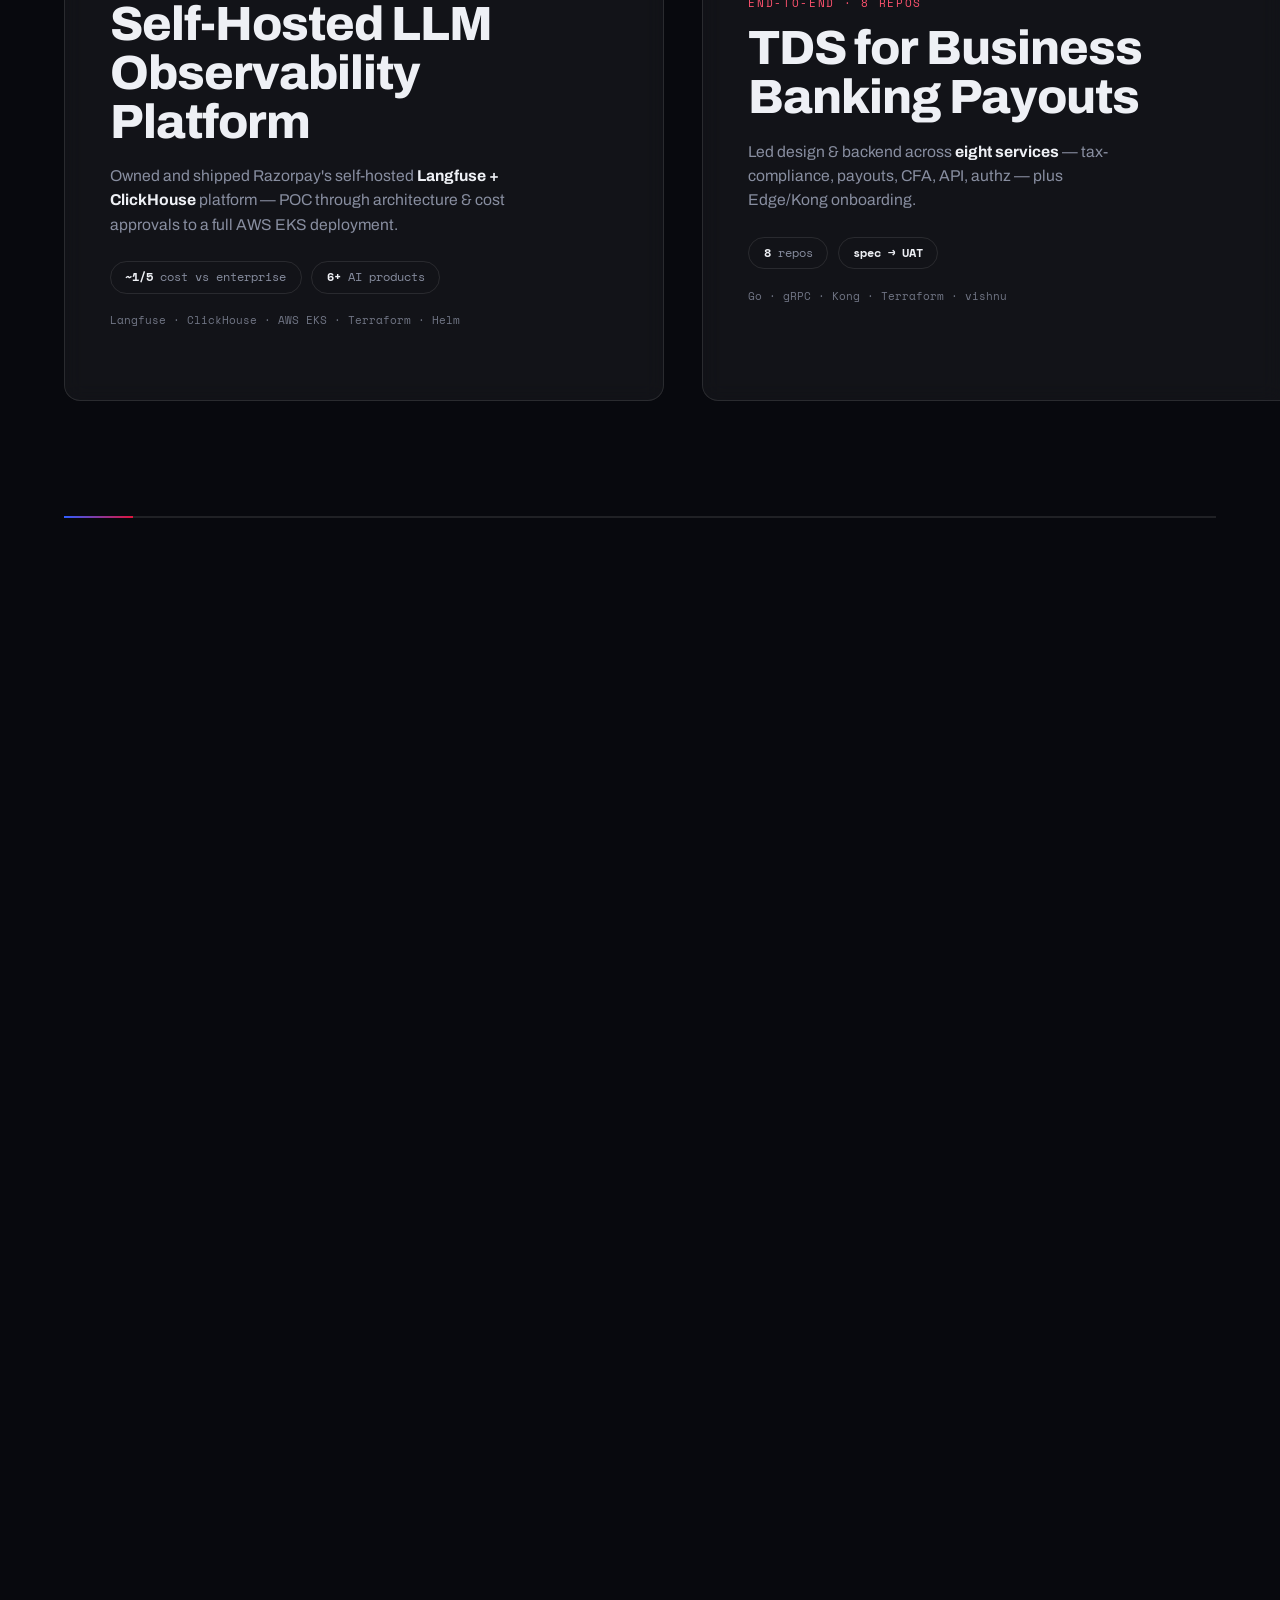
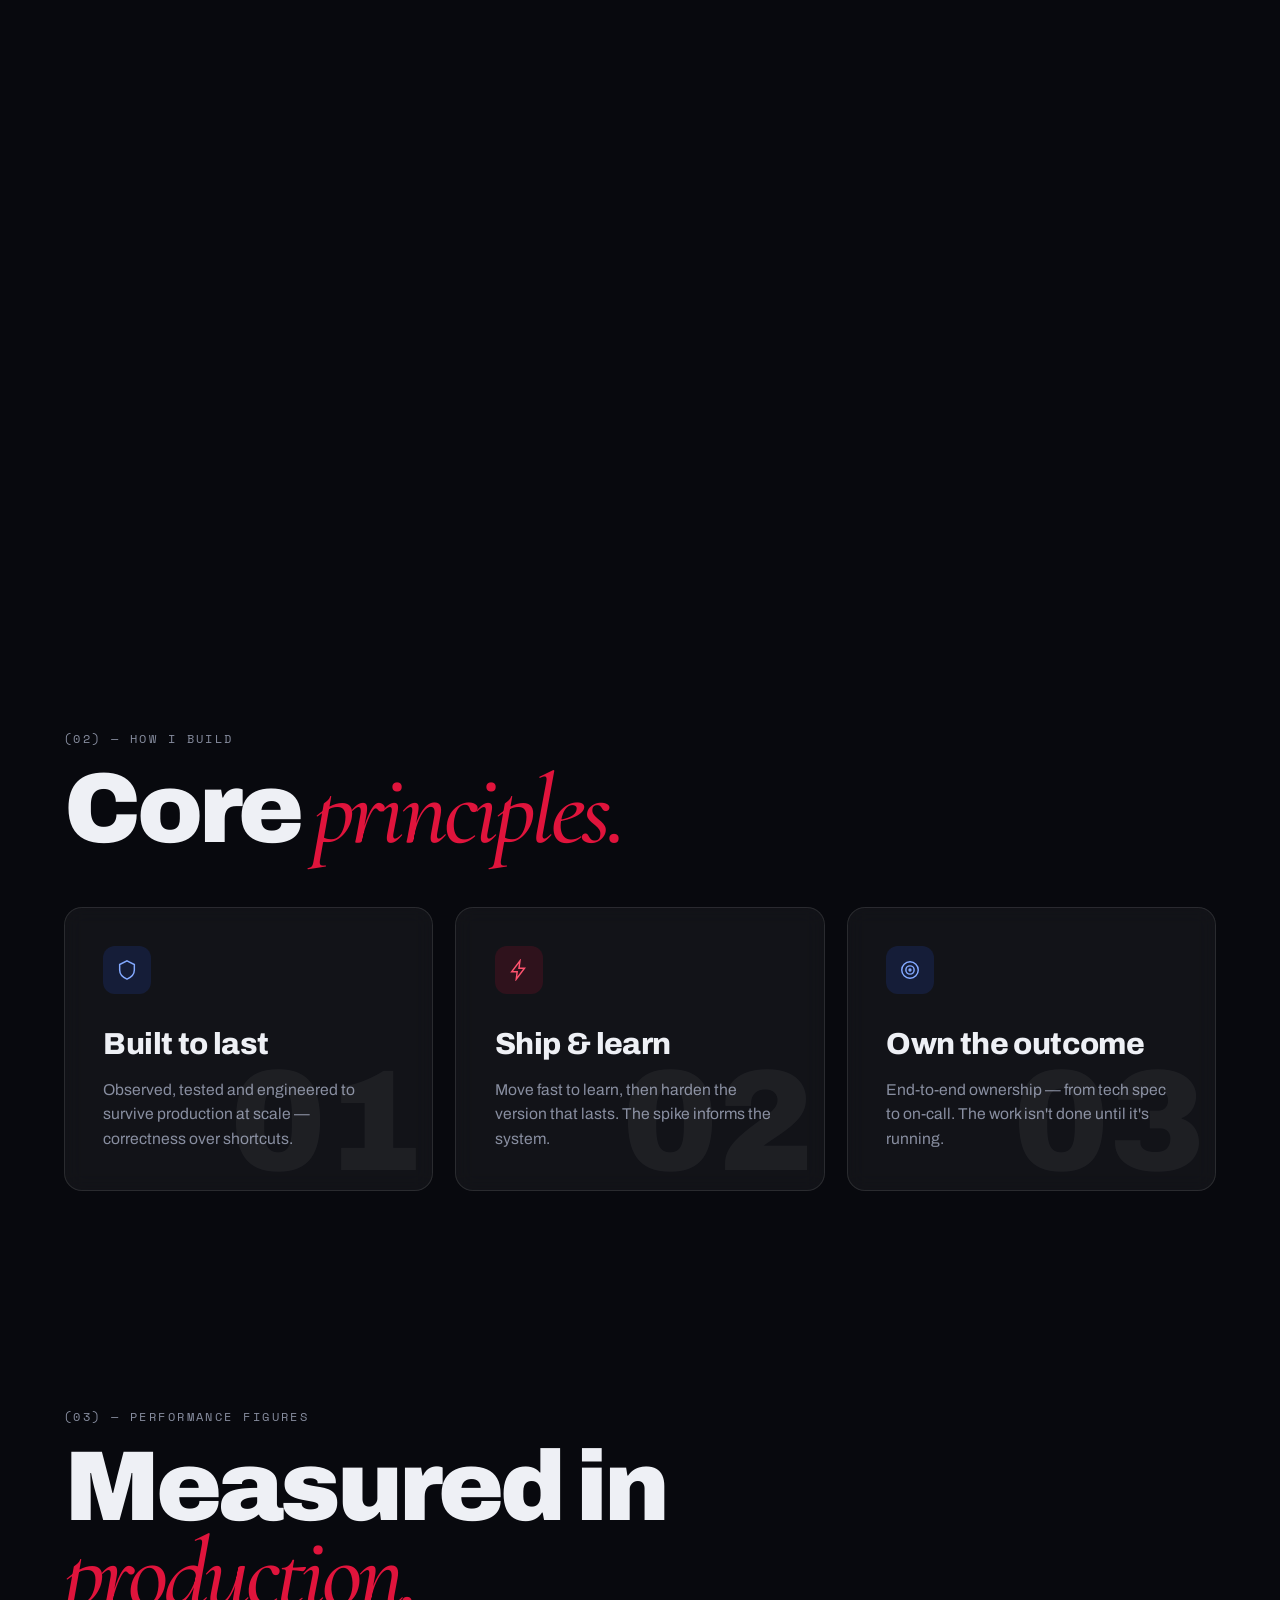
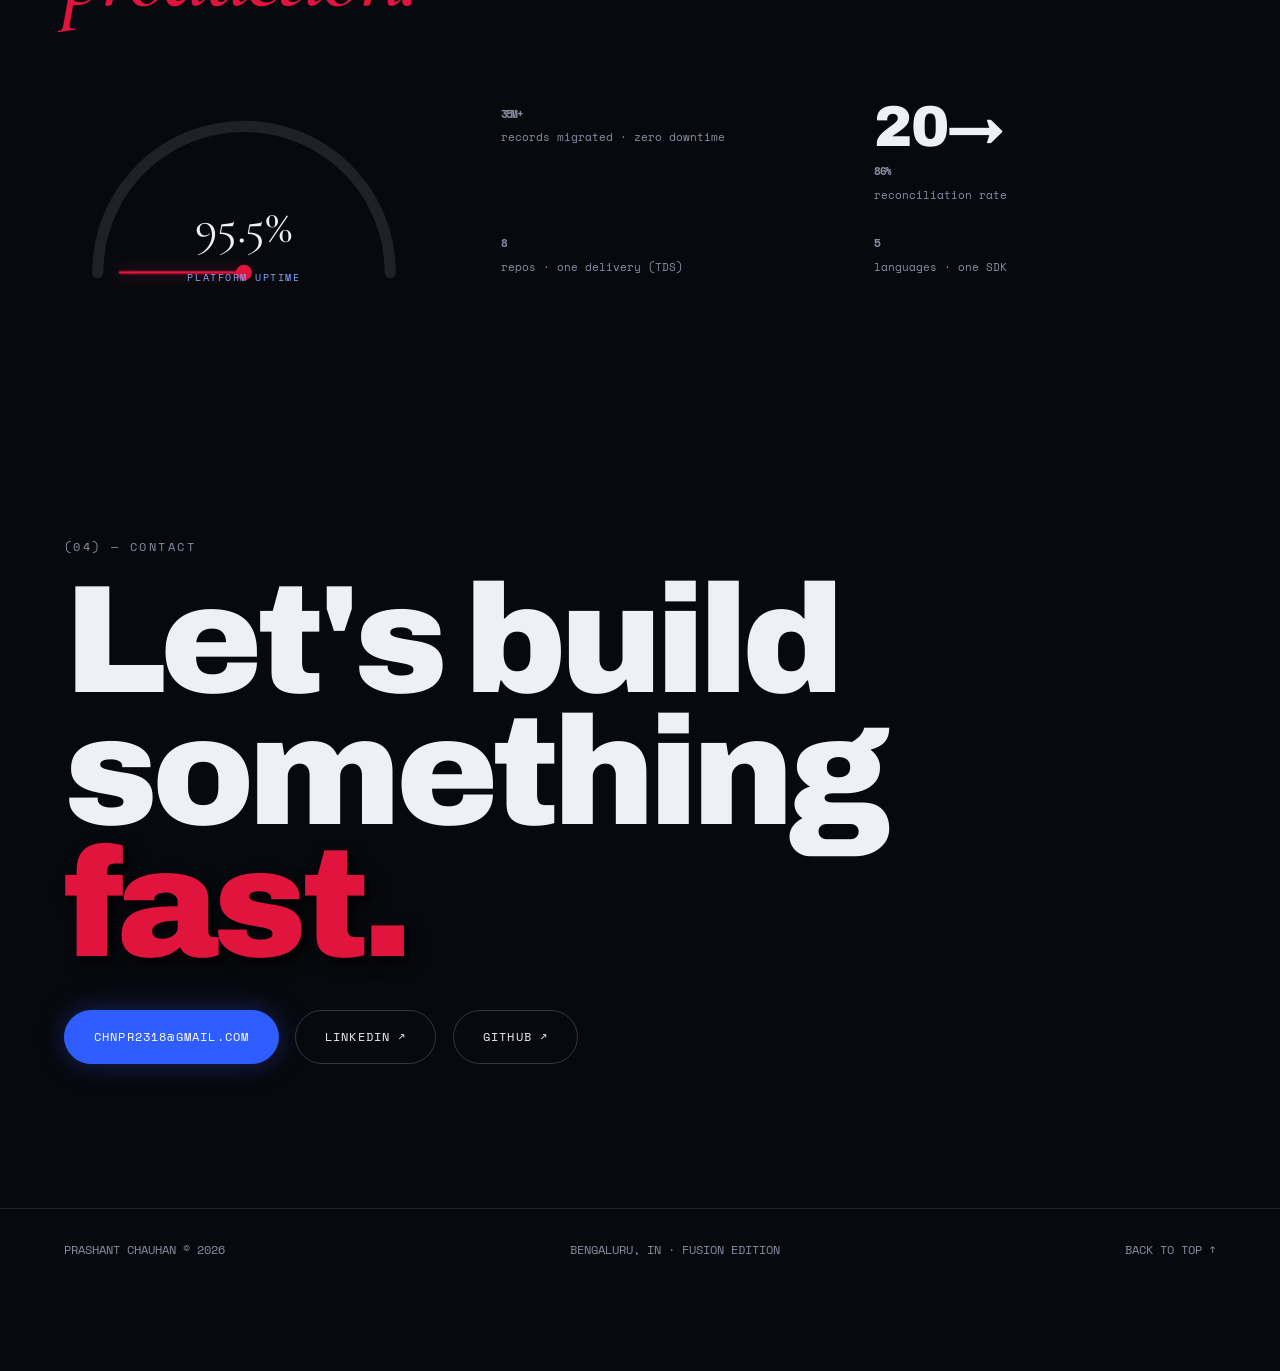
==== commit 83a5d1f7: "Fusion: duel-image hero (Ken-Burns) + remove light theme - Hero background swapped from video to ass" ====
--- a/fusion.html
+++ b/fusion.html
@@ -28,10 +28,9 @@
 </button>
 <a class="side-tab" href="#contact" data-cur="hover"><span>Available for work</span></a>
 <div class="panel" id="panel" aria-hidden="true">
-  <div class="panel-row"><span>Theme</span><button class="tgl" id="tTheme" data-cur="hover"><i></i></button></div>
-  <div class="panel-row"><span>Motion / field</span><button class="tgl on" id="tMotion" data-cur="hover"><i></i></button></div>
+  <div class="panel-row"><span>Motion</span><button class="tgl on" id="tMotion" data-cur="hover"><i></i></button></div>
   <div class="panel-row"><span>Full screen</span><button class="tgl" id="tFull" data-cur="hover"><i></i></button></div>
-  <div class="panel-note">⌥ fusion build · blue × crimson · webgl field</div>
+  <div class="panel-note">⌥ fusion build · blue × crimson</div>
 </div>
 
 <header class="nav" id="nav">
@@ -48,7 +47,7 @@
 
 <!-- HERO -->
 <section class="hero" id="hero">
-  <video class="hero-video" id="heroVid" autoplay muted loop playsinline preload="auto" aria-hidden="true"><source src="assets/hero.mp4" type="video/mp4" /></video>
+  <img class="hero-img" id="heroImg" src="assets/hero.jpg" alt="" aria-hidden="true" />
   <div class="hero-fade" aria-hidden="true"></div>
   <div class="hero-inner">
     <p class="eyebrow rv" data-rv="fade"><span class="b">BACKEND</span> SYSTEMS <span class="sep">/</span> <span class="c">BUILT AT SCALE</span></p>
--- a/fusion.css
+++ b/fusion.css
@@ -15,7 +15,6 @@
   --ease:cubic-bezier(.19,1,.22,1); --back:cubic-bezier(.34,1.56,.64,1);
   --pad:clamp(1.25rem,5vw,5.5rem);
 }
-body.light{ --bg:#EEEDEA; --bg-2:#E4E3DF; --ink:#0C0D12; --muted:#666; --line:rgba(12,13,18,.14); --hair:rgba(12,13,18,.28); --glass:rgba(255,255,255,.6); --glass-line:rgba(12,13,18,.1); }
 *{ margin:0; padding:0; box-sizing:border-box; }
 html{ scroll-behavior:smooth; -webkit-font-smoothing:antialiased; }
 body{ background:var(--bg); color:var(--ink); font-family:var(--display); line-height:1.55; overflow-x:hidden; cursor:none; transition:background .6s var(--ease), color .6s var(--ease); }
@@ -86,15 +85,15 @@
 [data-rv="fade"]{ opacity:0; } [data-rv="up"]{ opacity:0; transform:translateY(40px); }
 .in[data-rv]{ opacity:1; transform:none; }
 .x3d{ text-shadow:1px 1px 0 #050509,2px 2px 0 #050509,3px 3px 0 #040408,4px 4px 0 #040408,5px 5px 0 #030307,6px 6px 16px rgba(0,0,0,.7); }
-body.light .x3d{ text-shadow:2px 2px 0 rgba(0,0,0,.1),4px 4px 12px rgba(0,0,0,.12); }
 
 /* =========================================================
    HERO
    ========================================================= */
 .hero{ position:relative; min-height:100svh; display:flex; flex-direction:column; justify-content:center; padding:8rem var(--pad) 6rem; overflow:hidden; }
-.hero-video{ position:absolute; inset:0; width:100%; height:100%; object-fit:cover; z-index:0; }
-.hero-fade{ position:absolute; inset:0; z-index:1; pointer-events:none; background:linear-gradient(90deg, var(--bg) 6%, rgba(8,9,14,.6) 30%, rgba(8,9,14,.28) 60%, rgba(8,9,14,.42)), linear-gradient(180deg, var(--bg) 1%, transparent 30%, transparent 66%, rgba(0,0,0,.6)); }
-body.light .hero-video{ opacity:.4; }
+.hero-img{ position:absolute; inset:0; width:100%; height:100%; object-fit:cover; object-position:center; z-index:0; animation:heroKen 24s ease-in-out infinite alternate; will-change:transform; }
+@keyframes heroKen{ from{ transform:scale(1.05); } to{ transform:scale(1.13) translate(-1.5%, -1%); } }
+body.no-motion .hero-img{ animation-play-state:paused; }
+.hero-fade{ position:absolute; inset:0; z-index:1; pointer-events:none; background:linear-gradient(90deg, var(--bg) 6%, rgba(8,9,14,.55) 28%, rgba(8,9,14,.22) 58%, rgba(8,9,14,.4)), linear-gradient(180deg, var(--bg) 1%, transparent 30%, transparent 66%, rgba(0,0,0,.6)); }
 .hero-inner{ position:relative; z-index:2; max-width:1100px; }
 .eyebrow{ font-family:var(--mono); font-size:.8rem; letter-spacing:.26em; color:var(--muted); margin-bottom:1.6rem; }
 .eyebrow .sep{ color:var(--gold); }
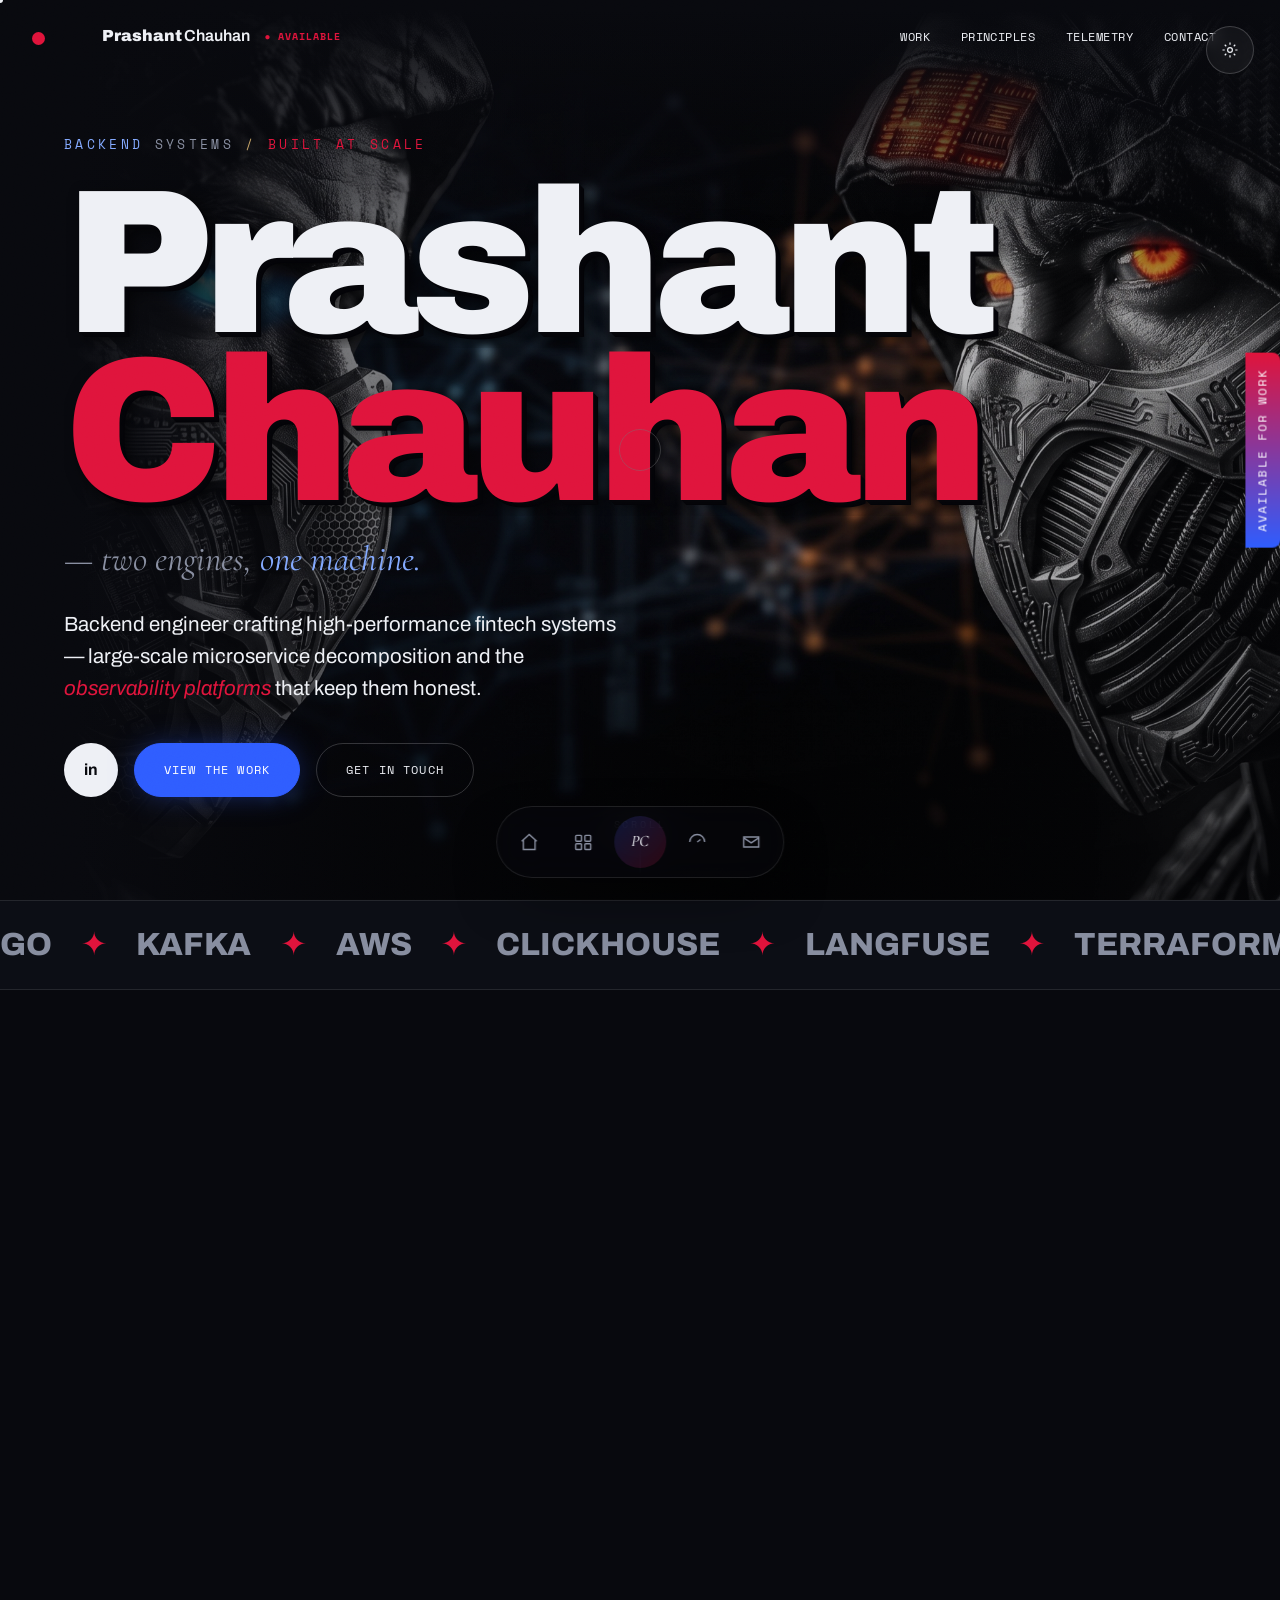
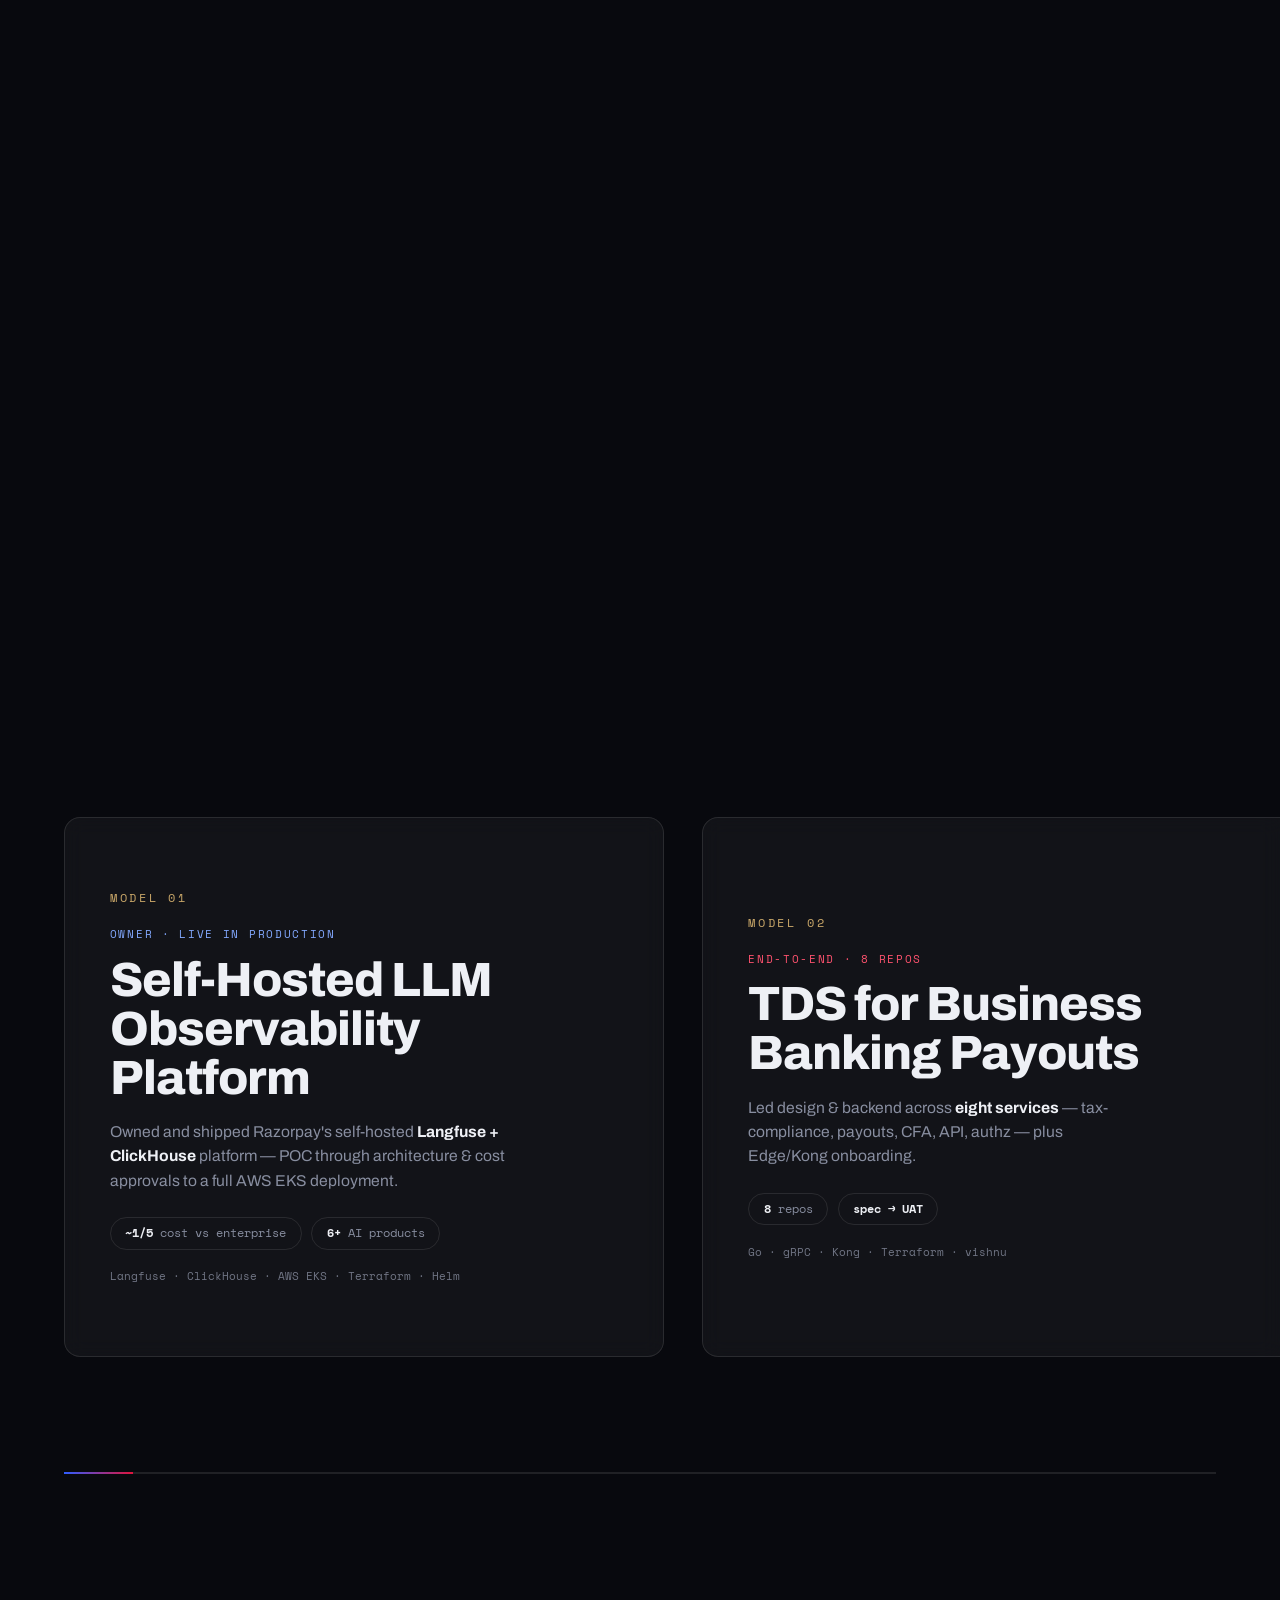
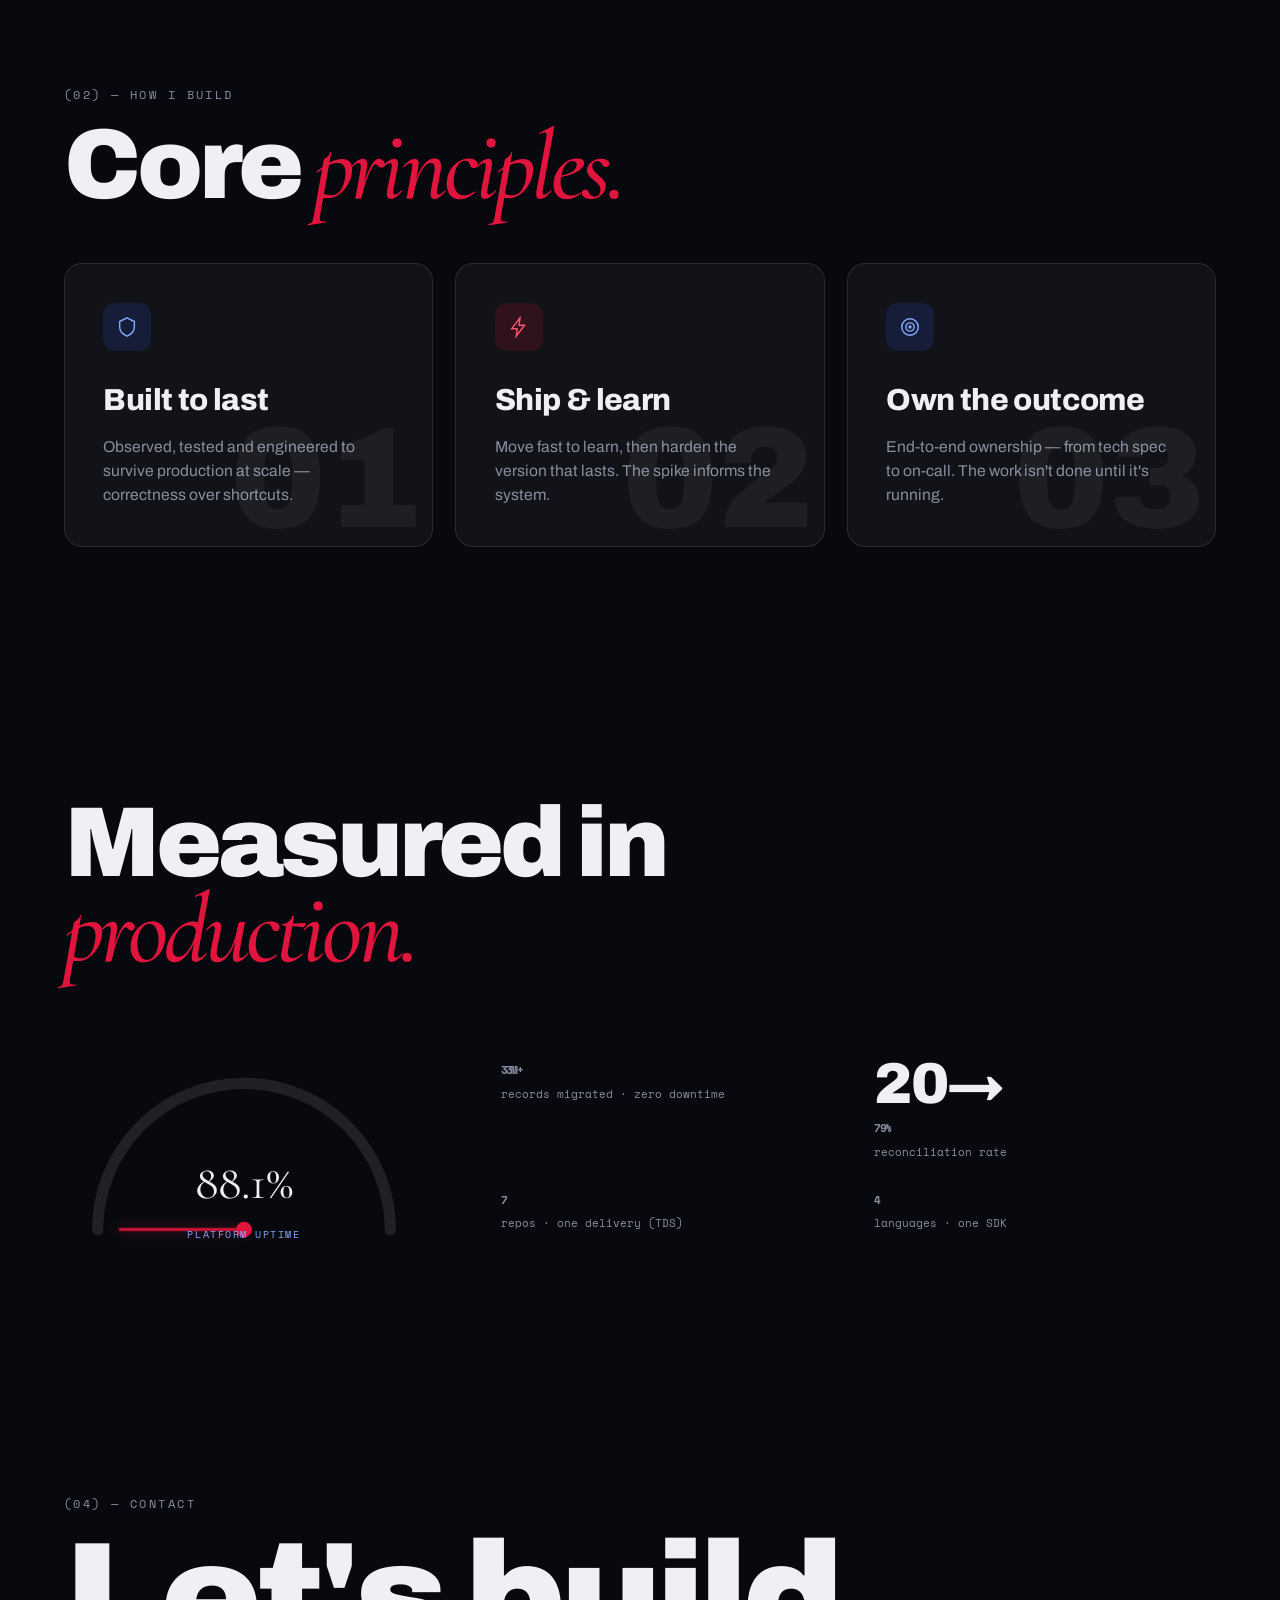
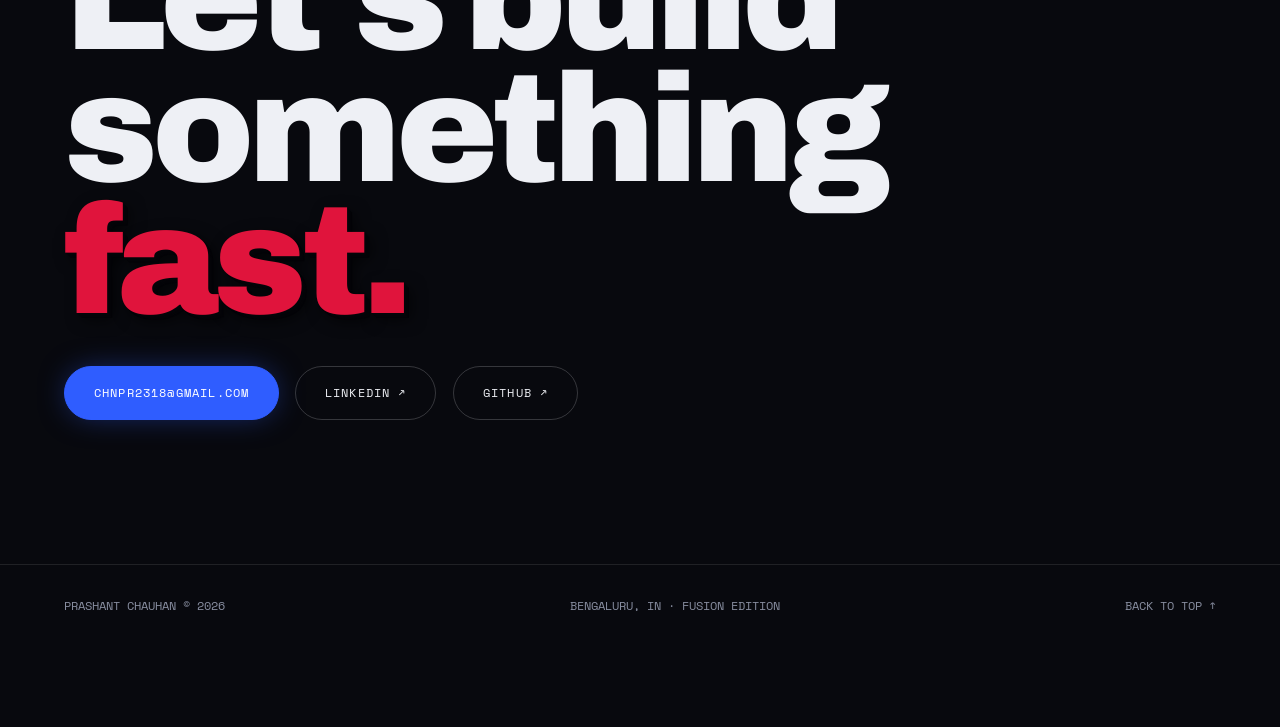
==== commit f2f4d6d9: "Fusion: interactive 'Two sides' duel section Hovering each face reveals a grouped quality set: - LEF" ====
--- a/fusion.html
+++ b/fusion.html
@@ -74,6 +74,48 @@
   </div>
 </div>
 
+<!-- TWO SIDES — interactive duel -->
+<section class="duel" id="duel">
+  <div class="duel-head">
+    <span class="sec-tag rv" data-rv="fade">▚ TWO SIDES · ONE ENGINEER</span>
+    <h2 class="sec-title rv" data-rv="up">Hover the <span class="ser">duel.</span></h2>
+    <p class="sec-kicker rv" data-rv="up">Every system needs both instincts — sweep your cursor across each side.</p>
+  </div>
+  <div class="duel-stage rv" data-rv="up" id="duelStage">
+    <img class="duel-img" src="assets/hero.jpg" alt="Two sides of the engineer" />
+    <div class="dim left"></div><div class="dim right"></div>
+    <div class="glow left"></div><div class="glow right"></div>
+    <div class="duel-mid"></div>
+    <span class="persona-tag l">The Architect</span>
+    <span class="persona-tag r">The Operator</span>
+
+    <button class="duel-zone left" data-side="left" data-cur="hover" aria-label="Reveal The Architect"></button>
+    <button class="duel-zone right" data-side="right" data-cur="hover" aria-label="Reveal The Operator"></button>
+
+    <div class="persona p-left">
+      <span class="persona-eyebrow">BLUE CORE</span>
+      <h3 class="persona-title">The Architect</h3>
+      <p class="persona-sub">Cold. Precise. Built to last.</p>
+      <ul class="persona-list">
+        <li><b>Systems decomposition</b> — monolith → microservices; 37M+ records, zero downtime</li>
+        <li><b>Observability &amp; reliability</b> — Langfuse + ClickHouse; 99.9% uptime; 95%+ tests</li>
+        <li><b>Correctness at scale</b> — reconciliation 20%→90%; read/write DB segregation</li>
+      </ul>
+    </div>
+    <div class="persona p-right">
+      <span class="persona-eyebrow">FIRE CORE</span>
+      <h3 class="persona-title">The Operator</h3>
+      <p class="persona-sub">Fast. Driven. Ships &amp; owns.</p>
+      <ul class="persona-list">
+        <li><b>Ship &amp; iterate</b> — TDS across 8 repos, spec → UAT</li>
+        <li><b>End-to-end ownership</b> — design → rollout → Edge/Kong → on-call</li>
+        <li><b>Cross-service impact</b> — payments, payouts &amp; bank onboarding at scale</li>
+      </ul>
+    </div>
+    <div class="duel-hint"><span class="b">◄ Architect</span><span>· hover ·</span><span class="c">Operator ►</span></div>
+  </div>
+</section>
+
 <!-- SIGNATURE BUILDS — horizontal pinned gallery (from index #work) -->
 <section class="work" id="work">
   <div class="work-head">
--- a/fusion.css
+++ b/fusion.css
@@ -188,6 +188,43 @@
 .dock-i:hover::after{ opacity:1; transform:translateX(-50%) translateY(0); }
 @media(max-width:540px){ .dock{ gap:.2rem; padding:.4rem; } .dock-i{ width:40px; height:40px; } }
 
+/* TWO SIDES — interactive duel */
+.duel{ padding:clamp(5rem,12vh,9rem) var(--pad); }
+.duel-stage{ position:relative; width:100%; aspect-ratio:16/8; max-height:80vh; border-radius:18px; overflow:hidden; border:1px solid var(--glass-line); cursor:none; }
+.duel-stage > *{ pointer-events:none; }
+.duel-zone{ pointer-events:auto; }
+.duel-img{ position:absolute; inset:0; width:100%; height:100%; object-fit:cover; filter:saturate(.95) brightness(.82); transition:transform .9s var(--ease), filter .6s; }
+.duel-stage.hover-left .duel-img{ transform:scale(1.05) translateX(2.5%); }
+.duel-stage.hover-right .duel-img{ transform:scale(1.05) translateX(-2.5%); }
+.dim{ position:absolute; top:0; bottom:0; width:60%; transition:opacity .55s var(--ease); }
+.dim.left{ left:0; background:linear-gradient(90deg, rgba(4,5,9,.7), transparent); opacity:.35; }
+.dim.right{ right:0; background:linear-gradient(270deg, rgba(4,5,9,.7), transparent); opacity:.35; }
+.duel-stage.hover-left .dim.left{ opacity:0; } .duel-stage.hover-left .dim.right{ opacity:.82; }
+.duel-stage.hover-right .dim.right{ opacity:0; } .duel-stage.hover-right .dim.left{ opacity:.82; }
+.glow{ position:absolute; top:0; bottom:0; width:55%; opacity:0; mix-blend-mode:screen; transition:opacity .55s var(--ease); }
+.glow.left{ left:0; background:radial-gradient(58% 60% at 28% 42%, rgba(47,93,255,.45), transparent 70%); }
+.glow.right{ right:0; background:radial-gradient(58% 60% at 72% 40%, rgba(224,20,60,.5), transparent 70%); }
+.duel-stage.hover-left .glow.left{ opacity:1; } .duel-stage.hover-right .glow.right{ opacity:1; }
+.duel-mid{ position:absolute; top:10%; bottom:10%; left:50%; width:1px; transform:translateX(-50%); background:linear-gradient(var(--blue-2),transparent 50%,var(--crimson)); opacity:.45; }
+.duel-zone{ position:absolute; top:0; bottom:0; width:50%; border:0; background:transparent; cursor:none; z-index:5; }
+.duel-zone.left{ left:0; } .duel-zone.right{ right:0; }
+.persona-tag{ position:absolute; top:7%; z-index:6; font-family:var(--mono); font-size:.74rem; letter-spacing:.2em; text-transform:uppercase; transition:opacity .4s, transform .5s var(--ease); }
+.persona-tag.l{ left:5%; color:var(--blue-2); } .persona-tag.r{ right:5%; color:var(--crimson-2); }
+.duel-stage.hover-left .persona-tag.r, .duel-stage.hover-right .persona-tag.l{ opacity:.2; }
+.persona{ position:absolute; bottom:0; width:min(48%,470px); padding:clamp(1.4rem,2.5vw,2.3rem); z-index:6; opacity:0; transform:translateY(26px); transition:opacity .5s var(--ease), transform .6s var(--ease); }
+.p-left{ left:0; } .p-right{ right:0; text-align:right; }
+.duel-stage.hover-left .p-left{ opacity:1; transform:none; } .duel-stage.hover-right .p-right{ opacity:1; transform:none; }
+.persona-eyebrow{ font-family:var(--mono); font-size:.66rem; letter-spacing:.24em; }
+.p-left .persona-eyebrow{ color:var(--blue-2); } .p-right .persona-eyebrow{ color:var(--crimson-2); }
+.persona-title{ font-family:var(--display); font-weight:900; font-size:clamp(1.9rem,4vw,3.1rem); letter-spacing:-.02em; margin:.4rem 0; }
+.persona-sub{ font-family:var(--serif); font-style:italic; color:var(--ink); opacity:.85; margin-bottom:1.1rem; }
+.persona-list{ list-style:none; display:flex; flex-direction:column; gap:.6rem; }
+.persona-list li{ font-size:.92rem; color:var(--muted); line-height:1.4; } .persona-list b{ color:var(--ink); font-weight:700; }
+.duel-hint{ position:absolute; bottom:1.2rem; left:50%; transform:translateX(-50%); z-index:6; display:flex; gap:.9rem; align-items:center; font-family:var(--mono); font-size:.7rem; letter-spacing:.14em; text-transform:uppercase; color:var(--muted); transition:opacity .4s; white-space:nowrap; }
+.duel-hint .b{ color:var(--blue-2); } .duel-hint .c{ color:var(--crimson); }
+.duel-stage.hover-left .duel-hint, .duel-stage.hover-right .duel-hint{ opacity:0; }
+@media(max-width:760px){ .duel-stage{ aspect-ratio:4/5; } .persona{ width:80%; } .persona-list li{ font-size:.84rem; } }
+
 @media (prefers-reduced-motion:reduce){
   *{ animation:none !important; transition-duration:.001s !important; }
   .rv,[data-rv],.hero-type .up{ opacity:1 !important; transform:none !important; }
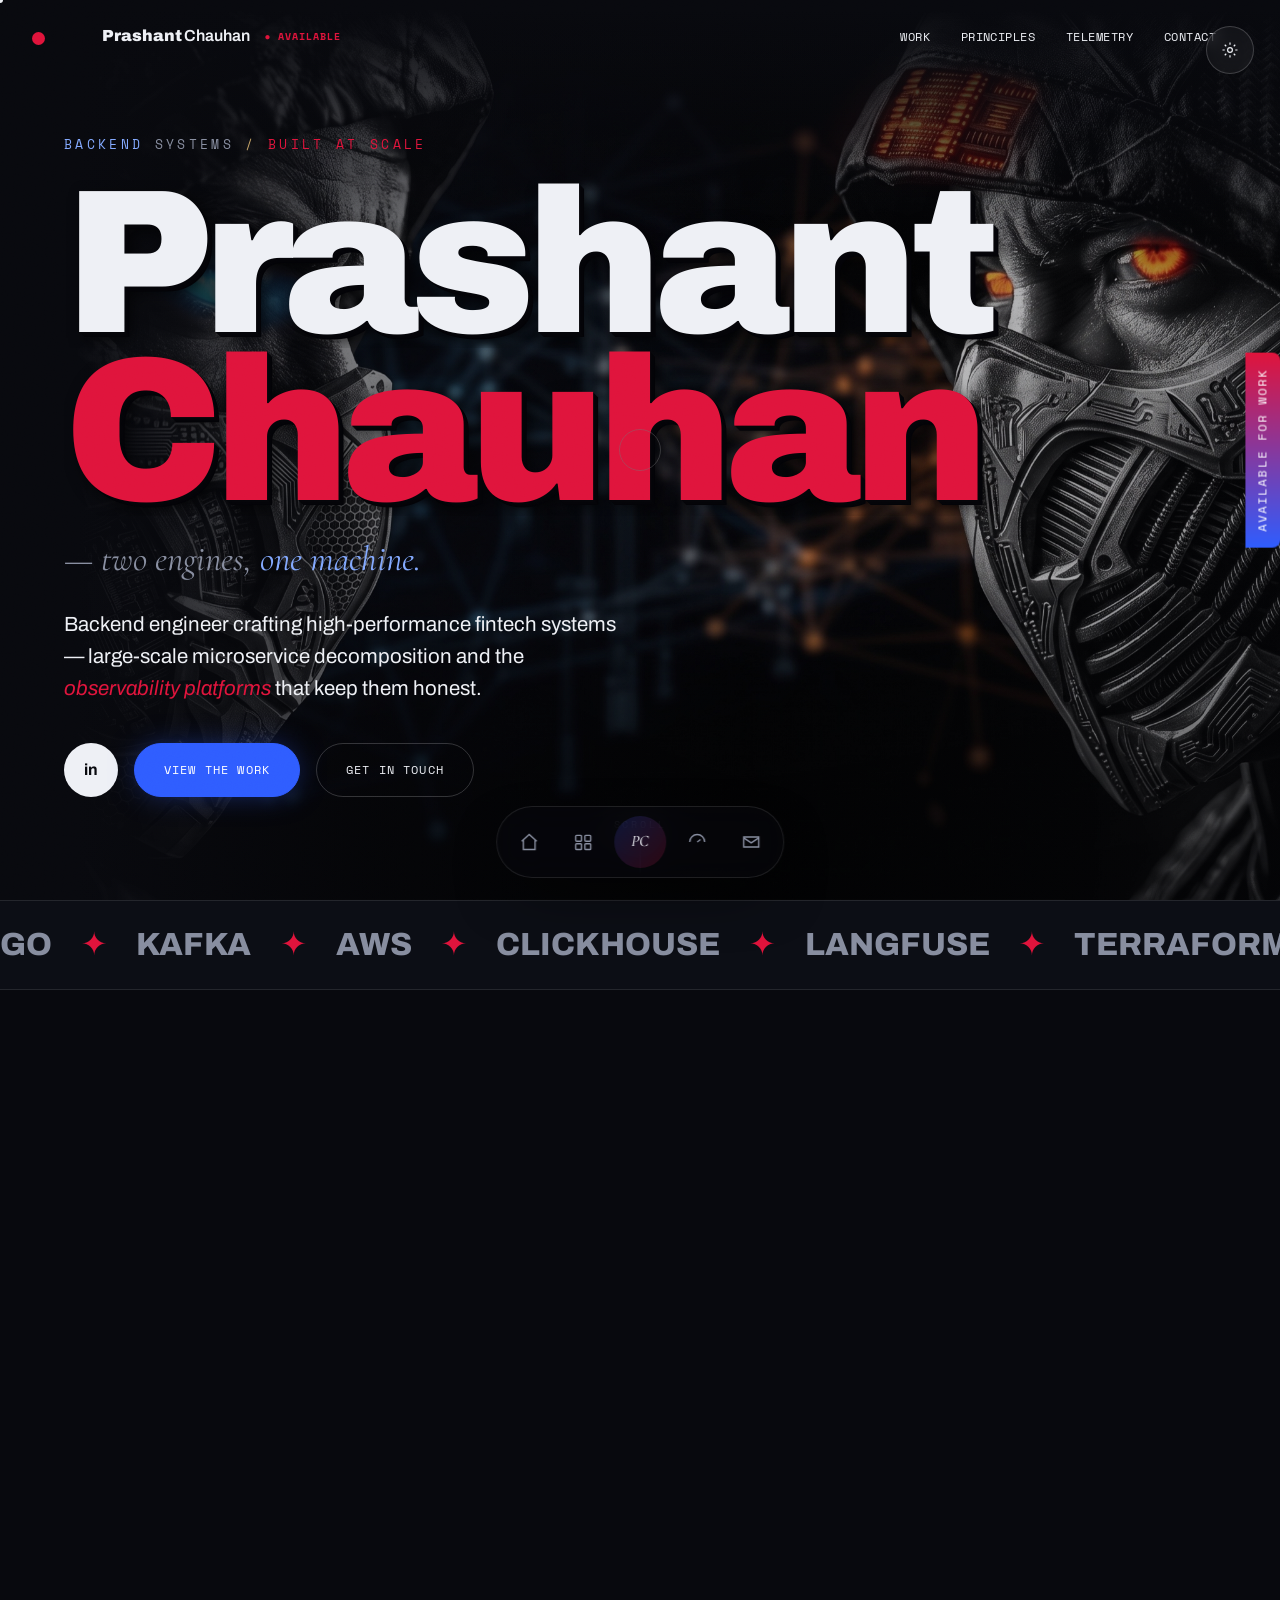
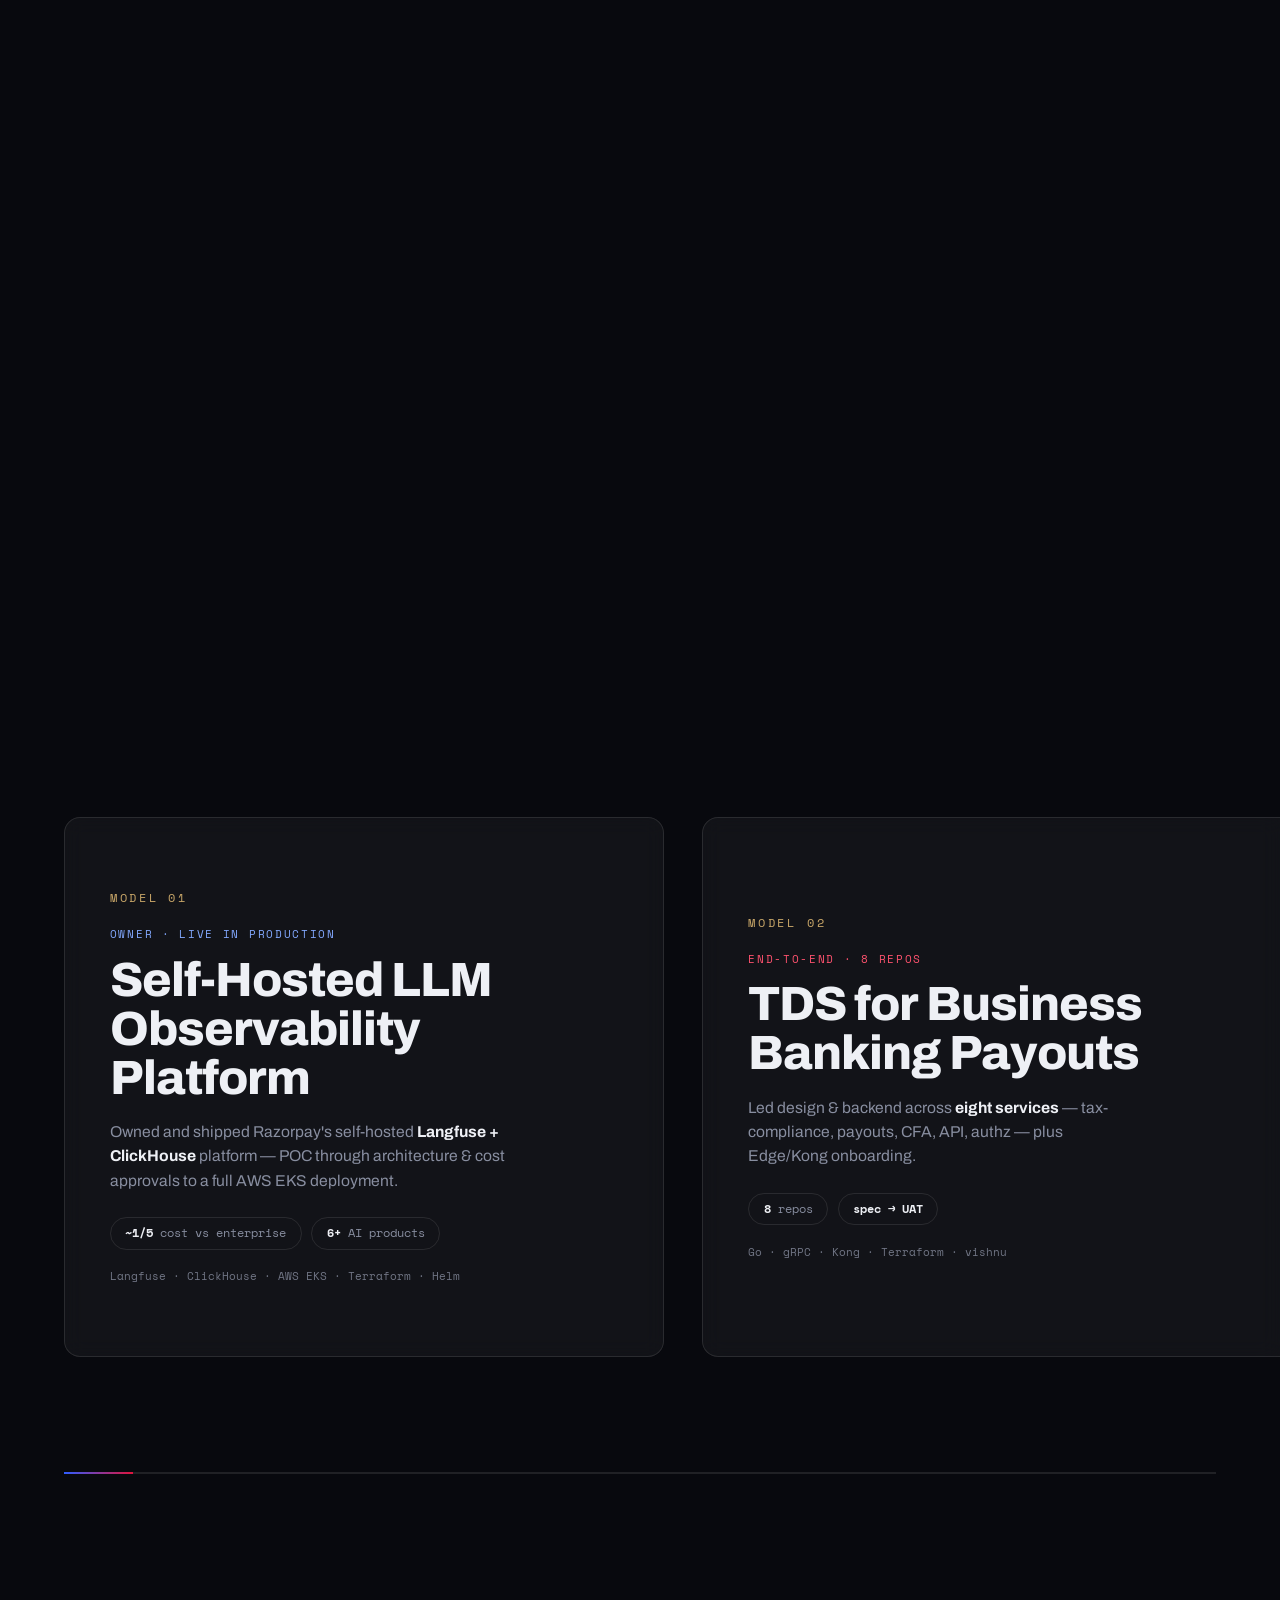
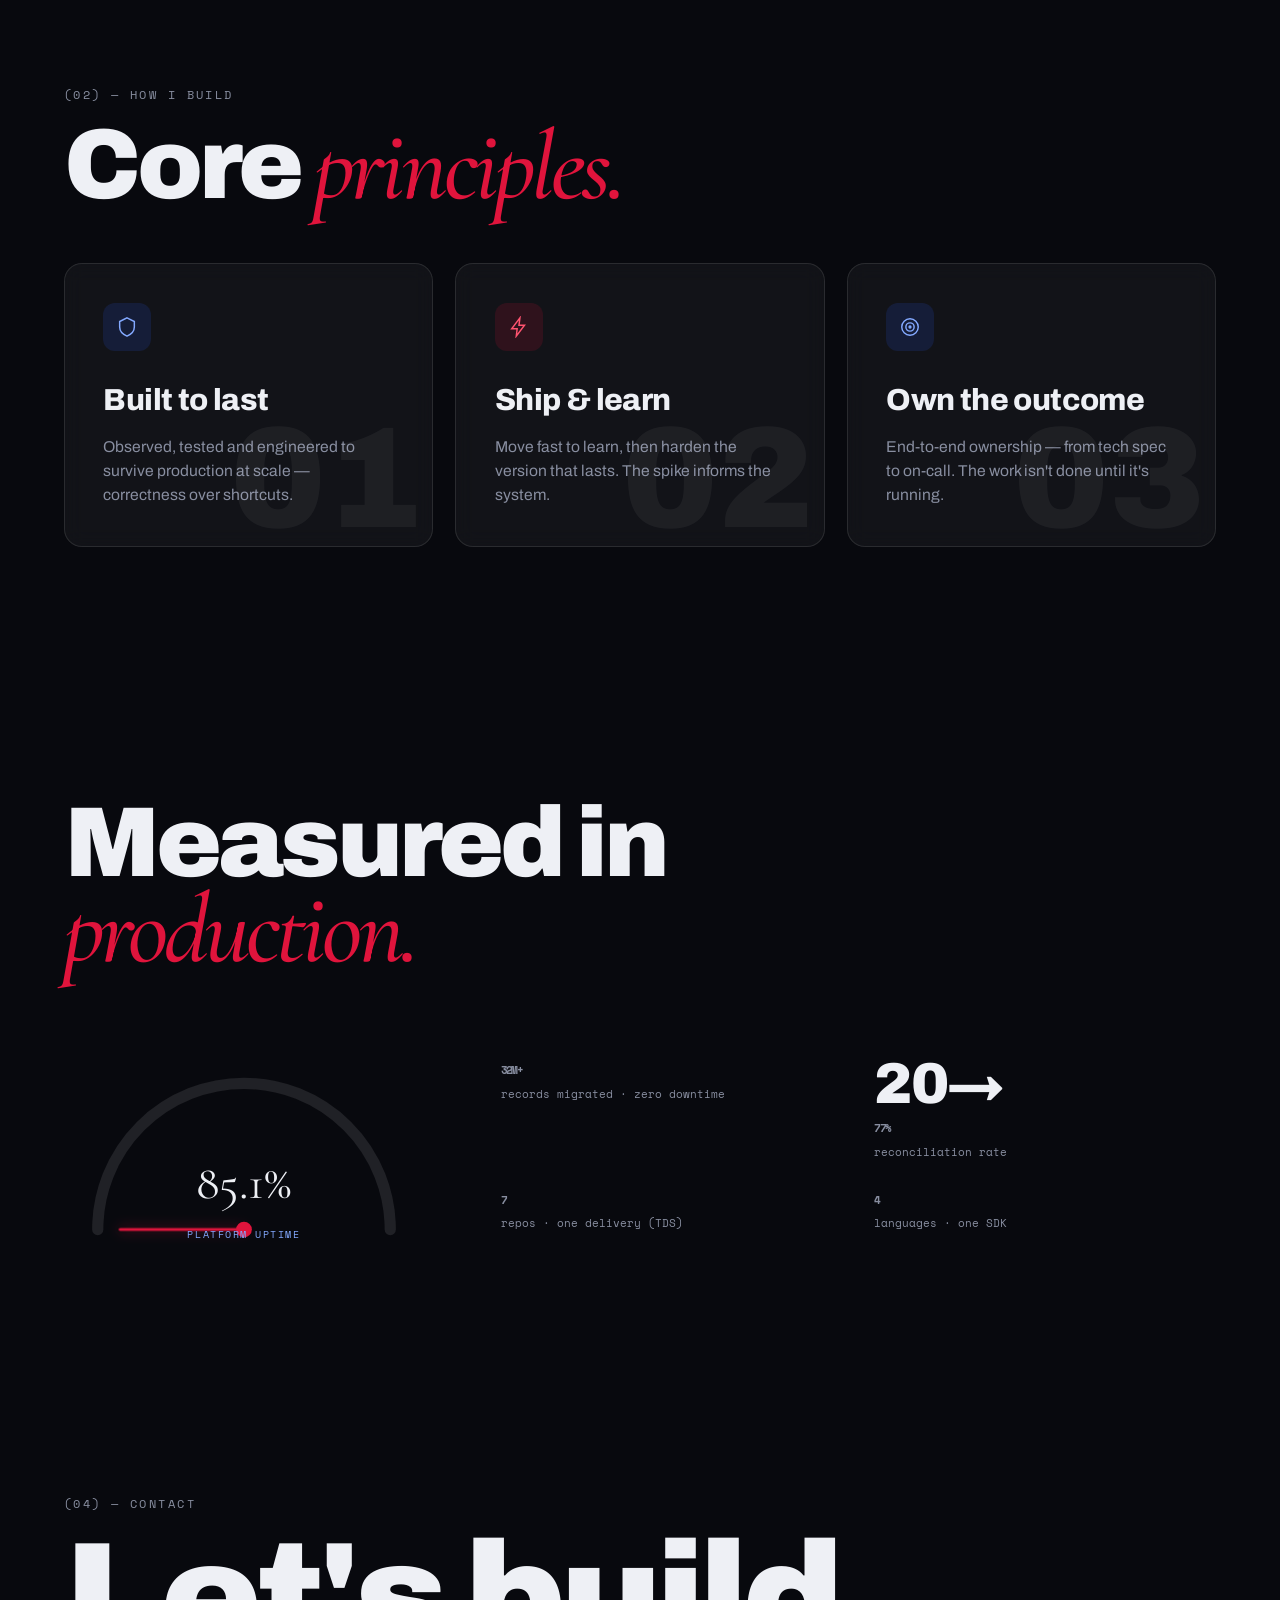
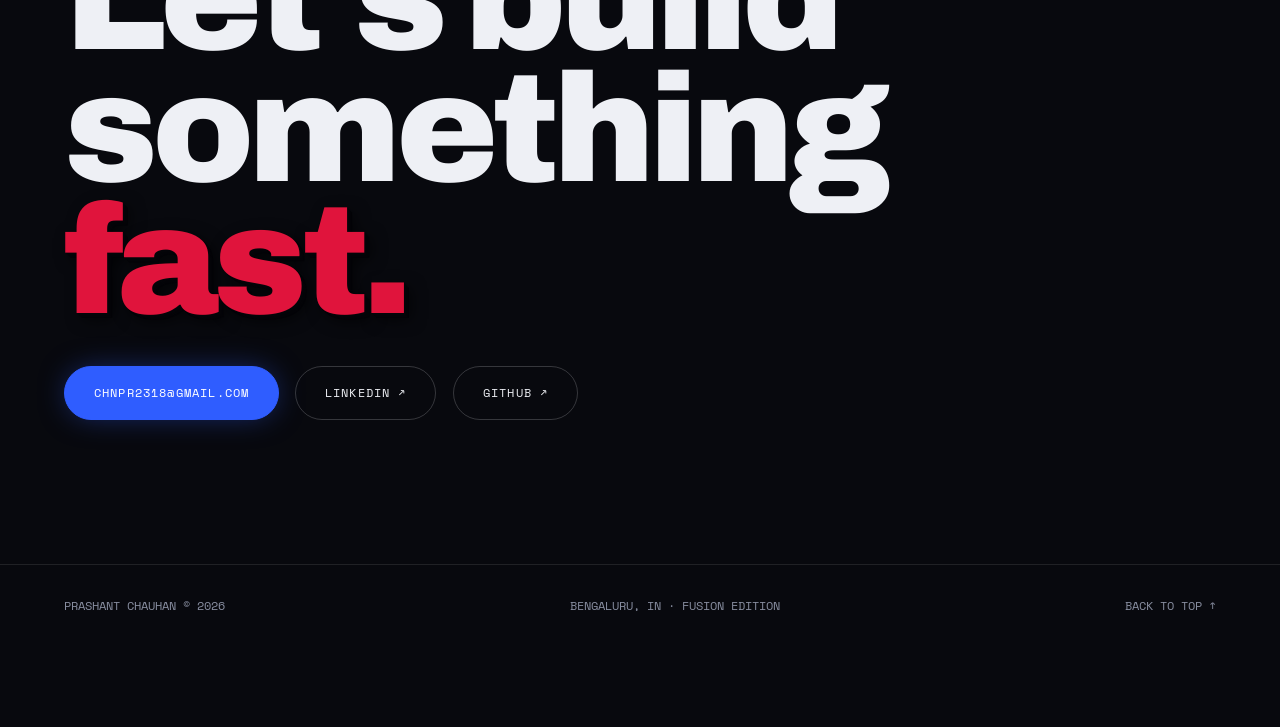
==== commit 700d5865: "Fusion: hero binary "waterfall" + floating tech chips on duel hover Hero now layers a Matrix-style d" ====
--- a/fusion.html
+++ b/fusion.html
@@ -48,6 +48,7 @@
 <!-- HERO -->
 <section class="hero" id="hero">
   <img class="hero-img" id="heroImg" src="assets/hero.jpg" alt="" aria-hidden="true" />
+  <canvas class="hero-rain" id="rain" aria-hidden="true"></canvas>
   <div class="hero-fade" aria-hidden="true"></div>
   <div class="hero-inner">
     <p class="eyebrow rv" data-rv="fade"><span class="b">BACKEND</span> SYSTEMS <span class="sep">/</span> <span class="c">BUILT AT SCALE</span></p>
@@ -86,6 +87,23 @@
     <div class="dim left"></div><div class="dim right"></div>
     <div class="glow left"></div><div class="glow right"></div>
     <div class="duel-mid"></div>
+
+    <div class="float-set left" aria-hidden="true">
+      <div class="chip" style="top:13%; left:5%; --i:0"><pre>def process_user_data(uid):
+  db.query(
+    "SELECT * FROM accounts
+     WHERE id = $1")</pre></div>
+      <div class="chip" style="top:14%; left:34%; --i:2">{ "service": "x-account-statements" }</div>
+      <div class="chip" style="top:39%; left:6%; --i:1"><b>schema · accounts</b><span>id · merchant_id · balance · created_at</span></div>
+      <div class="chip" style="top:45%; left:32%; --i:3">37M+ rows · zero downtime</div>
+    </div>
+    <div class="float-set right" aria-hidden="true">
+      <div class="chip" style="top:13%; right:6%; --i:0"><b>docker</b><span>build → push → registry</span></div>
+      <div class="chip" style="top:15%; right:34%; --i:2">kubectl rollout status ✓</div>
+      <div class="chip" style="top:38%; right:5%; --i:1"><b>CI / CD</b><span>build → test → deploy → prod</span></div>
+      <div class="chip" style="top:45%; right:30%; --i:3">AWS EKS · K8s · 99.9% uptime</div>
+    </div>
+
     <span class="persona-tag l">The Architect</span>
     <span class="persona-tag r">The Operator</span>
 
--- a/fusion.css
+++ b/fusion.css
@@ -93,6 +93,7 @@
 .hero-img{ position:absolute; inset:0; width:100%; height:100%; object-fit:cover; object-position:center; z-index:0; animation:heroKen 24s ease-in-out infinite alternate; will-change:transform; }
 @keyframes heroKen{ from{ transform:scale(1.05); } to{ transform:scale(1.13) translate(-1.5%, -1%); } }
 body.no-motion .hero-img{ animation-play-state:paused; }
+.hero-rain{ position:absolute; inset:0; width:100%; height:100%; z-index:1; opacity:.72; pointer-events:none; }
 .hero-fade{ position:absolute; inset:0; z-index:1; pointer-events:none; background:linear-gradient(90deg, var(--bg) 6%, rgba(8,9,14,.55) 28%, rgba(8,9,14,.22) 58%, rgba(8,9,14,.4)), linear-gradient(180deg, var(--bg) 1%, transparent 30%, transparent 66%, rgba(0,0,0,.6)); }
 .hero-inner{ position:relative; z-index:2; max-width:1100px; }
 .eyebrow{ font-family:var(--mono); font-size:.8rem; letter-spacing:.26em; color:var(--muted); margin-bottom:1.6rem; }
@@ -224,6 +225,20 @@
 .duel-hint .b{ color:var(--blue-2); } .duel-hint .c{ color:var(--crimson); }
 .duel-stage.hover-left .duel-hint, .duel-stage.hover-right .duel-hint{ opacity:0; }
 @media(max-width:760px){ .duel-stage{ aspect-ratio:4/5; } .persona{ width:80%; } .persona-list li{ font-size:.84rem; } }
+/* floating tech chips on hover */
+.float-set{ position:absolute; inset:0; z-index:6; }
+.duel-stage.hover-left .float-set.left{ animation:drift 8s ease-in-out infinite; }
+.duel-stage.hover-right .float-set.right{ animation:drift 8s ease-in-out infinite; }
+@keyframes drift{ 50%{ transform:translateY(-7px); } }
+.chip{ position:absolute; font-family:var(--mono); font-size:.62rem; line-height:1.5; padding:.5rem .7rem; border-radius:8px; background:rgba(8,9,14,.72); backdrop-filter:blur(6px); border:1px solid; opacity:0; transform:translateY(16px) scale(.95); transition:opacity .5s var(--ease), transform .6s var(--ease); transition-delay:calc(var(--i,0)*.09s); max-width:42%; }
+.float-set.left .chip{ border-color:rgba(131,169,255,.42); color:var(--blue-2); box-shadow:0 0 26px -10px var(--blue-glow); }
+.float-set.right .chip{ border-color:rgba(255,83,111,.42); color:var(--crimson-2); box-shadow:0 0 26px -10px var(--crimson-glow); }
+.chip pre{ font-family:var(--mono); white-space:pre; margin:0; font-size:.58rem; color:#cdddff; }
+.float-set.right .chip pre{ color:#ffd2c0; }
+.chip b{ display:block; color:#fff; margin-bottom:.2rem; text-transform:uppercase; letter-spacing:.06em; }
+.chip span{ color:var(--muted); }
+.duel-stage.hover-left .float-set.left .chip, .duel-stage.hover-right .float-set.right .chip{ opacity:1; transform:none; }
+@media(max-width:760px){ .float-set{ display:none; } }
 
 @media (prefers-reduced-motion:reduce){
   *{ animation:none !important; transition-duration:.001s !important; }
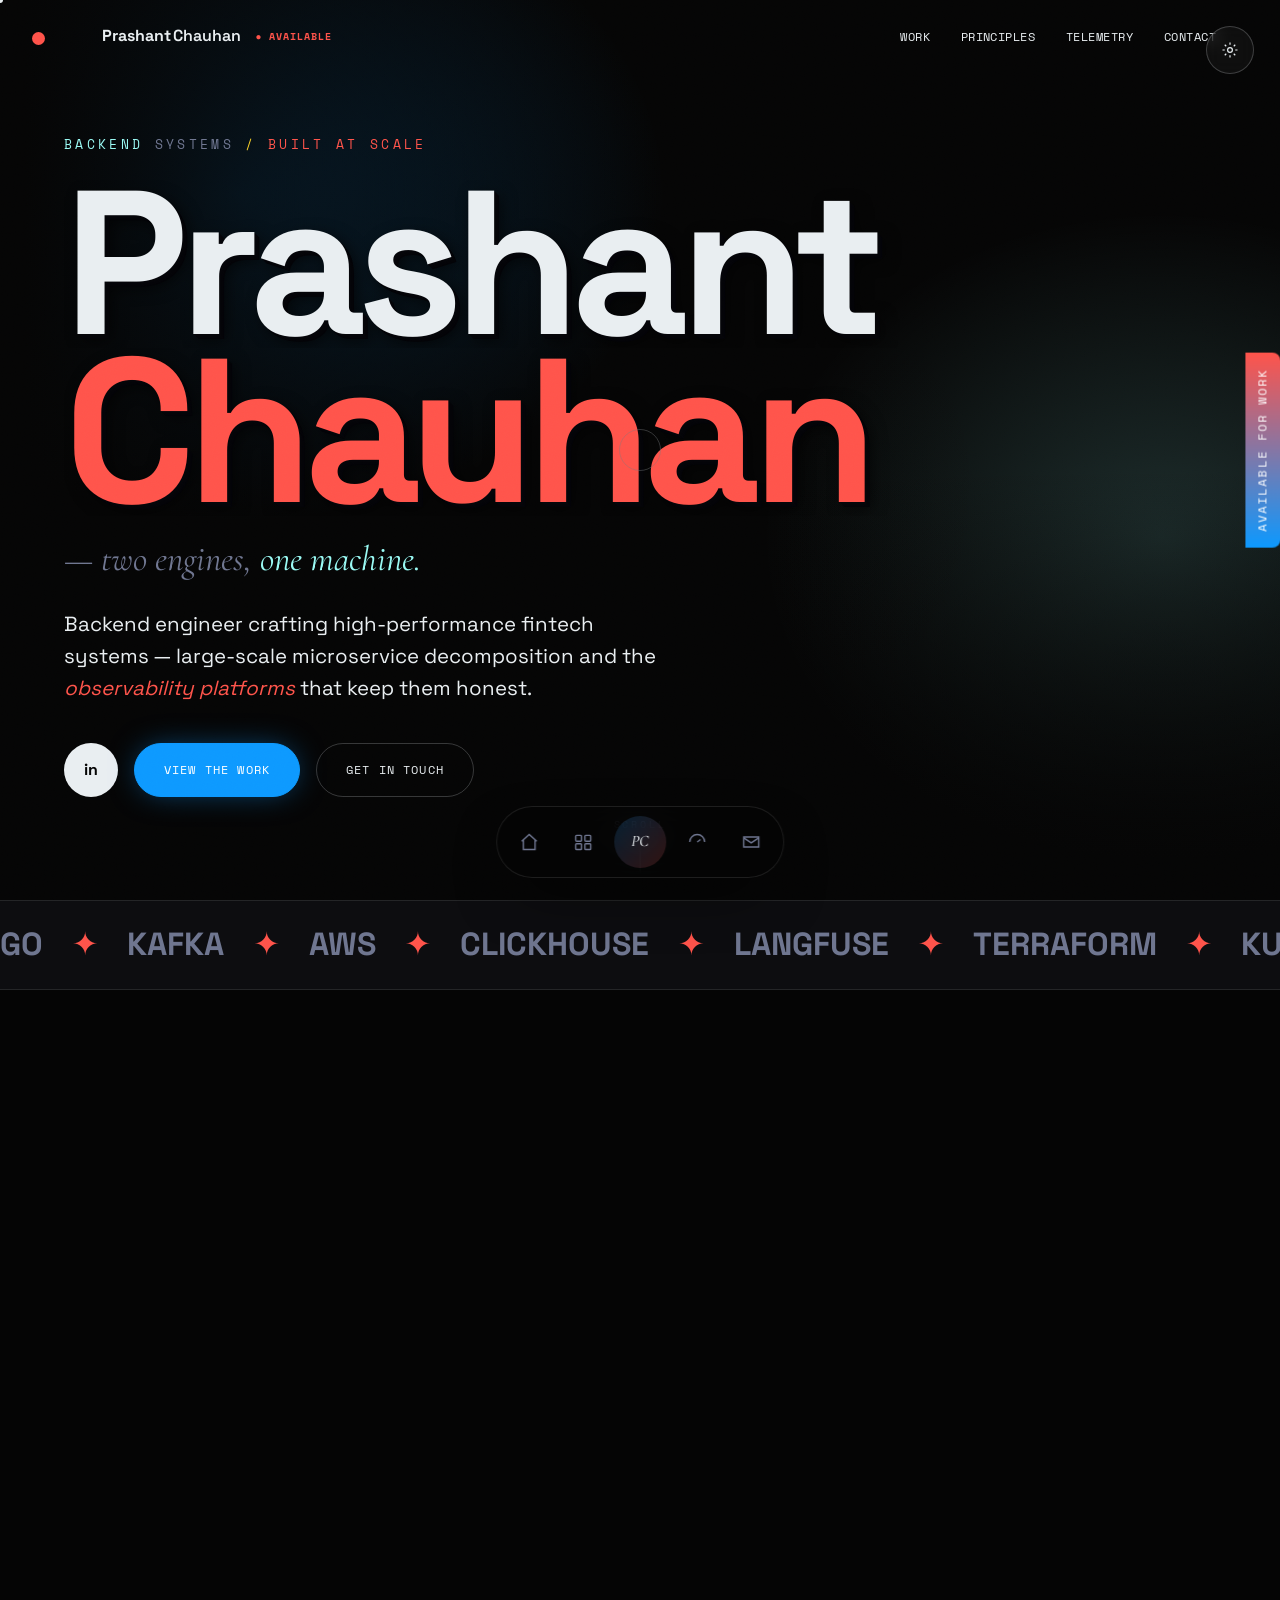
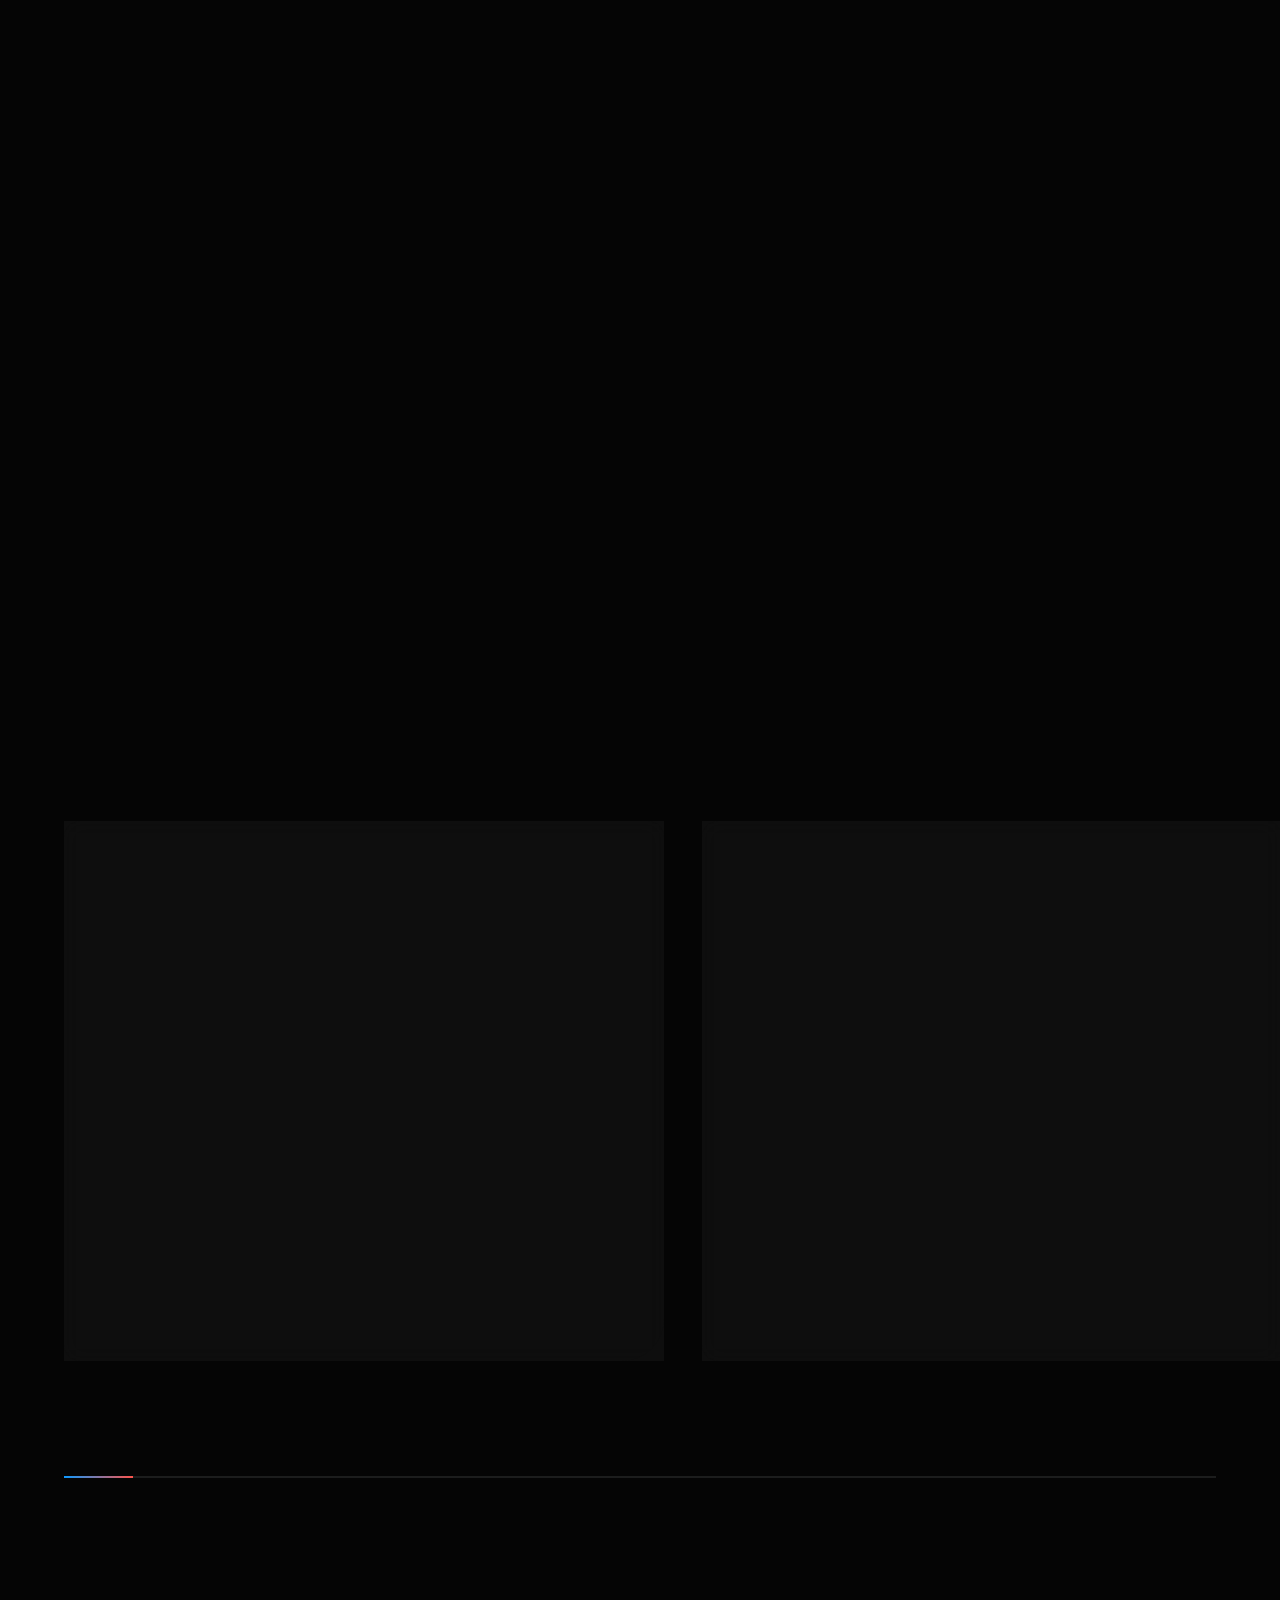
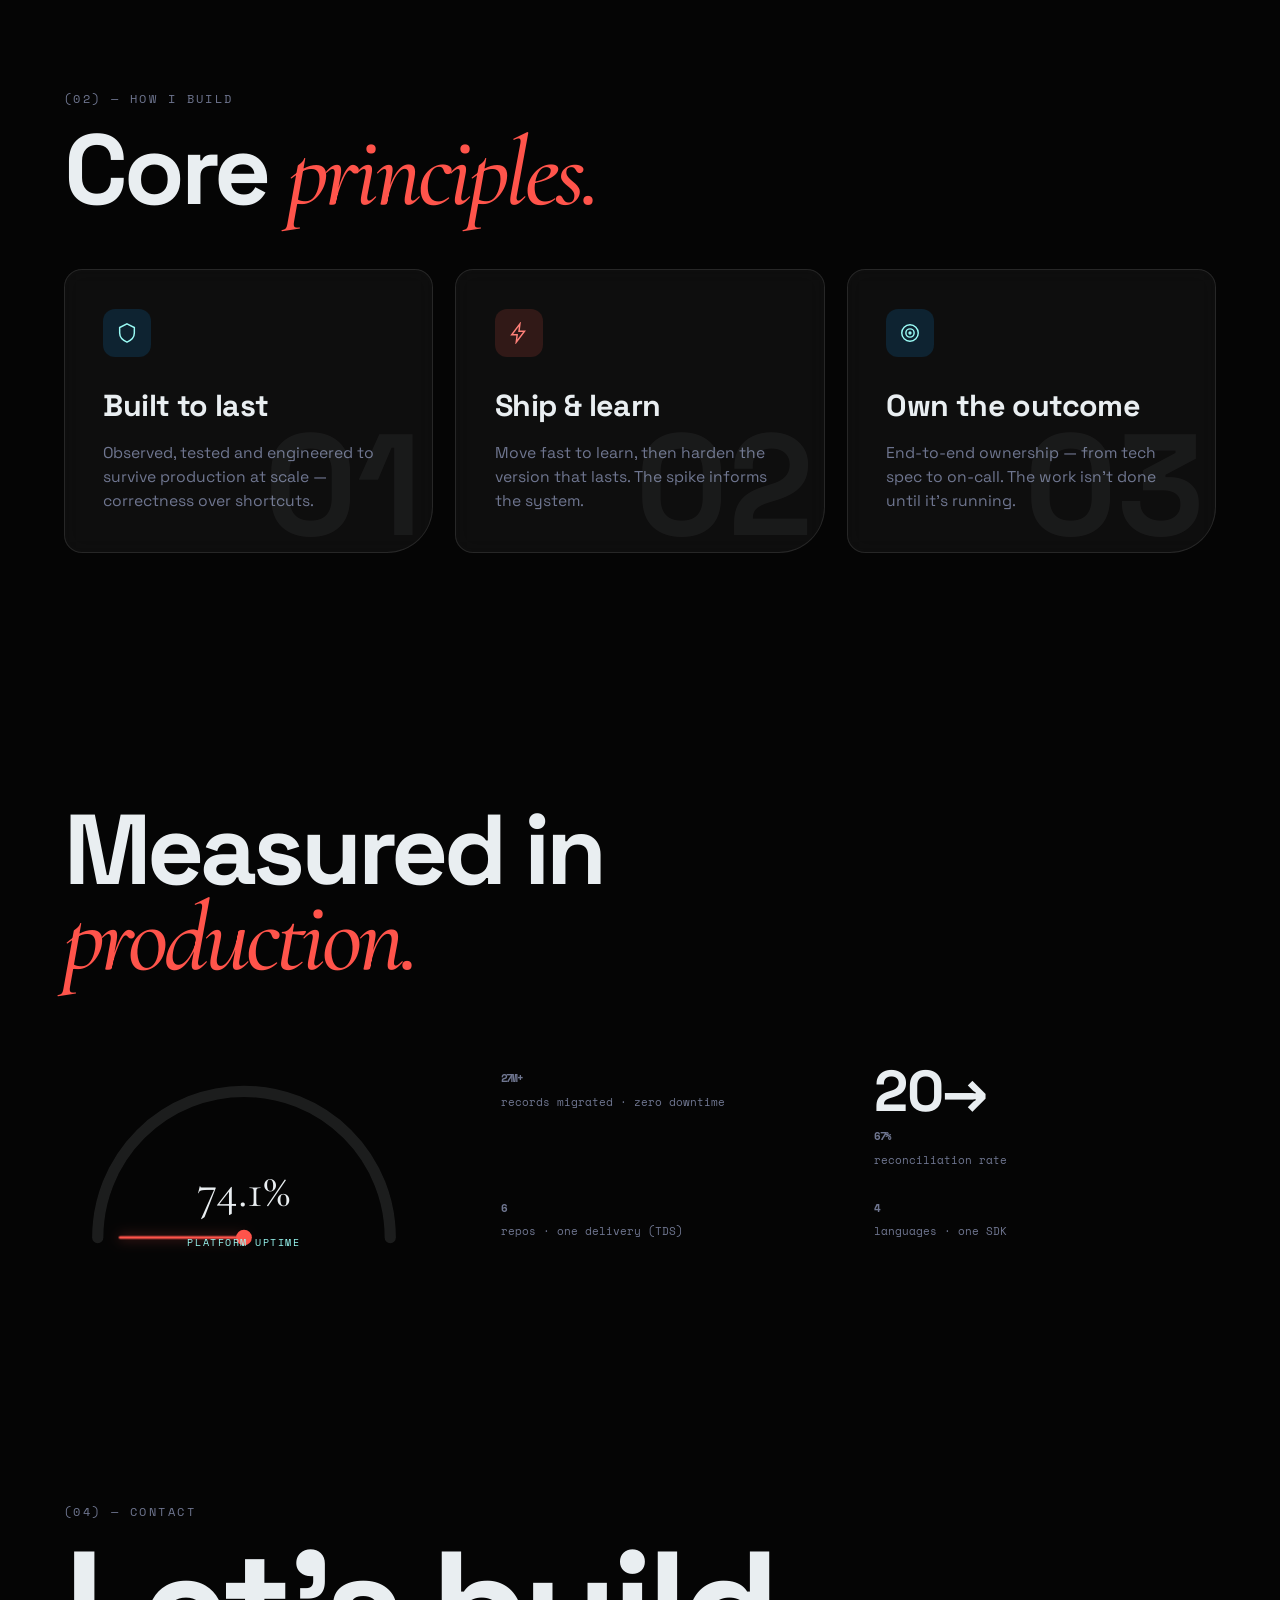
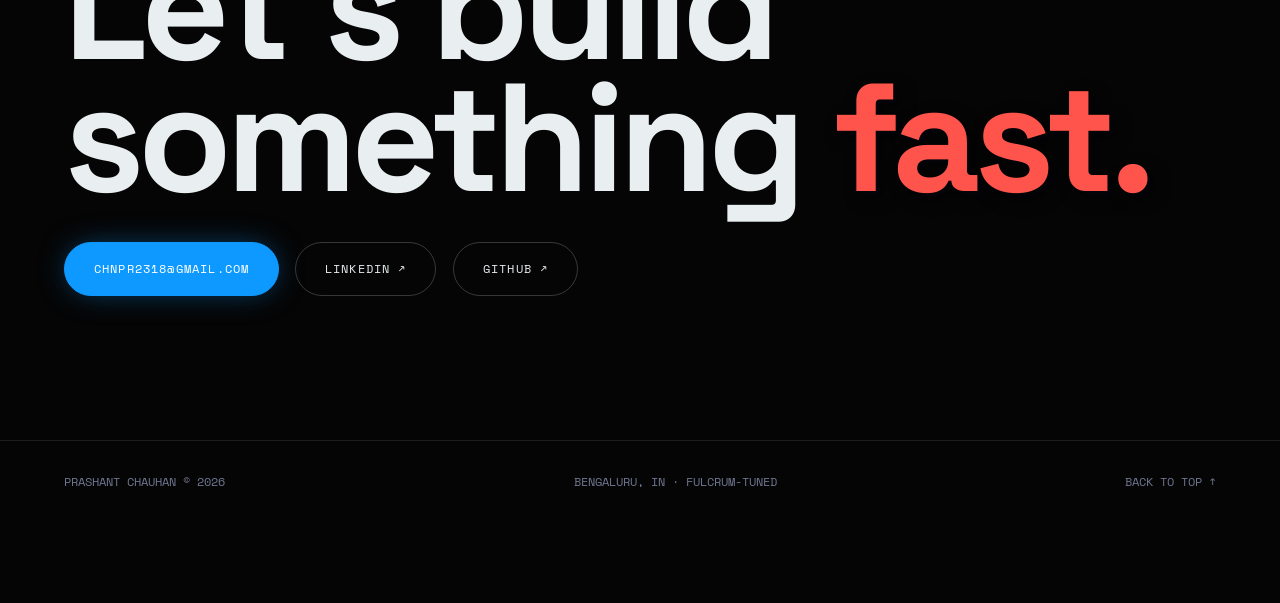
==== commit cc55ad59: "Fusion: Fulcrum-tuned theme + remove hero image Re-skinned the fusion edition to fulcrum.rocks' desi" ====
--- a/fusion.html
+++ b/fusion.html
@@ -7,7 +7,7 @@
 <meta name="description" content="Prashant Chauhan — backend engineer. High-performance fintech systems, observability platforms, large-scale microservice decomposition." />
 <link rel="preconnect" href="https://fonts.googleapis.com" />
 <link rel="preconnect" href="https://fonts.gstatic.com" crossorigin />
-<link href="https://fonts.googleapis.com/css2?family=Archivo:wght@400;500;700;800;900&family=Cormorant+Garamond:ital,wght@1,400;1,500&family=Space+Mono:wght@400;700&display=swap" rel="stylesheet" />
+<link href="https://fonts.googleapis.com/css2?family=Space+Grotesk:wght@400;500;600;700&family=Cormorant+Garamond:ital,wght@1,400;1,500&family=Space+Mono:wght@400;700&display=swap" rel="stylesheet" />
 <link rel="stylesheet" href="fusion.css" />
 </head>
 <body>
@@ -30,7 +30,7 @@
 <div class="panel" id="panel" aria-hidden="true">
   <div class="panel-row"><span>Motion</span><button class="tgl on" id="tMotion" data-cur="hover"><i></i></button></div>
   <div class="panel-row"><span>Full screen</span><button class="tgl" id="tFull" data-cur="hover"><i></i></button></div>
-  <div class="panel-note">⌥ fusion build · blue × crimson</div>
+  <div class="panel-note">⌥ fulcrum-tuned · blue × mint</div>
 </div>
 
 <header class="nav" id="nav">
@@ -47,7 +47,6 @@
 
 <!-- HERO -->
 <section class="hero" id="hero">
-  <img class="hero-img" id="heroImg" src="assets/hero.jpg" alt="" aria-hidden="true" />
   <canvas class="hero-rain" id="rain" aria-hidden="true"></canvas>
   <div class="hero-fade" aria-hidden="true"></div>
   <div class="hero-inner">
@@ -243,7 +242,7 @@
 
 <footer class="foot">
   <span>Prashant Chauhan © <span id="yr"></span></span>
-  <span class="foot-mid">Bengaluru, IN · Fusion edition</span>
+  <span class="foot-mid">Bengaluru, IN · Fulcrum-tuned</span>
   <a href="#top" data-cur="hover">Back to top ↑</a>
 </footer>
 
--- a/fusion.css
+++ b/fusion.css
@@ -5,12 +5,12 @@
    Dual identity: electric-blue × crimson.
    ========================================================= */
 :root{
-  --bg:#08090E; --bg-2:#0C0E15; --ink:#EEF0F5; --muted:#888EA0;
-  --line:rgba(238,240,245,.10); --hair:rgba(238,240,245,.2);
-  --blue:#2F5DFF; --blue-2:#83A9FF; --blue-glow:rgba(47,93,255,.5);
-  --crimson:#E0143C; --crimson-2:#FF536F; --crimson-glow:rgba(224,20,60,.5);
-  --gold:#C9A769; --glass:rgba(255,255,255,.045); --glass-line:rgba(255,255,255,.1);
-  --display:'Archivo', system-ui, sans-serif; --serif:'Cormorant Garamond', Georgia, serif;
+  --bg:#050505; --bg-2:#0d0d10; --ink:#e9eef1; --muted:#6f7690;
+  --line:rgba(233,238,241,.10); --hair:rgba(233,238,241,.22);
+  --blue:#0d99ff; --blue-2:#99faf4; --blue-glow:rgba(13,153,255,.5);
+  --crimson:#ff544b; --crimson-2:#ff8079; --crimson-glow:rgba(255,84,75,.5);
+  --mint:#99faf4; --gold:#ffd426; --glass:rgba(255,255,255,.04); --glass-line:rgba(255,255,255,.1);
+  --display:'Space Grotesk', system-ui, sans-serif; --serif:'Cormorant Garamond', Georgia, serif;
   --mono:'Space Mono', ui-monospace, monospace;
   --ease:cubic-bezier(.19,1,.22,1); --back:cubic-bezier(.34,1.56,.64,1);
   --pad:clamp(1.25rem,5vw,5.5rem);
@@ -43,7 +43,7 @@
 
 /* corner + side + panel */
 .pulse-dot{ position:fixed; top:2rem; left:2rem; z-index:60; width:13px; height:13px; border-radius:50%; background:var(--crimson); box-shadow:0 0 0 0 var(--crimson-glow); animation:pd 2.2s infinite; }
-@keyframes pd{ 0%{box-shadow:0 0 0 0 var(--crimson-glow);} 70%{box-shadow:0 0 0 13px rgba(224,20,60,0);} 100%{box-shadow:0 0 0 0 rgba(224,20,60,0);} }
+@keyframes pd{ 0%{box-shadow:0 0 0 0 var(--crimson-glow);} 70%{box-shadow:0 0 0 13px rgba(255,84,75,0);} 100%{box-shadow:0 0 0 0 rgba(255,84,75,0);} }
 @media(max-width:760px){ .pulse-dot{ display:none; } }
 .gear{ position:fixed; top:1.6rem; right:1.6rem; z-index:70; width:48px; height:48px; border-radius:50%; border:1px solid var(--hair); background:var(--glass); backdrop-filter:blur(8px); color:var(--ink); display:grid; place-items:center; cursor:none; transition:.4s var(--ease); }
 .gear:hover{ border-color:var(--blue-2); color:var(--blue-2); transform:rotate(60deg); box-shadow:0 0 24px var(--blue-glow); }
@@ -60,7 +60,7 @@
 
 /* nav */
 .nav{ position:fixed; top:0; left:0; right:0; z-index:65; display:flex; align-items:center; justify-content:space-between; padding:1.5rem var(--pad); transition:padding .4s var(--ease); }
-.nav.scrolled{ padding:.9rem var(--pad); background:rgba(8,9,14,.74); backdrop-filter:blur(12px); border-bottom:1px solid var(--line); }
+.nav.scrolled{ padding:.9rem var(--pad); background:rgba(5,5,5,.74); backdrop-filter:blur(12px); border-bottom:1px solid var(--line); }
 .logo{ font-family:var(--display); font-weight:600; font-size:1rem; display:inline-flex; align-items:center; gap:.1rem; margin-left:2.4rem; }
 .logo b{ font-weight:900; } .logo .status{ font-family:var(--mono); font-style:normal; font-size:.62rem; letter-spacing:.1em; color:var(--crimson); margin-left:.8rem; text-transform:uppercase; }
 @media(max-width:760px){ .logo{ margin-left:0; } }
@@ -90,11 +90,9 @@
    HERO
    ========================================================= */
 .hero{ position:relative; min-height:100svh; display:flex; flex-direction:column; justify-content:center; padding:8rem var(--pad) 6rem; overflow:hidden; }
-.hero-img{ position:absolute; inset:0; width:100%; height:100%; object-fit:cover; object-position:center; z-index:0; animation:heroKen 24s ease-in-out infinite alternate; will-change:transform; }
-@keyframes heroKen{ from{ transform:scale(1.05); } to{ transform:scale(1.13) translate(-1.5%, -1%); } }
-body.no-motion .hero-img{ animation-play-state:paused; }
-.hero-rain{ position:absolute; inset:0; width:100%; height:100%; z-index:1; opacity:.72; pointer-events:none; }
-.hero-fade{ position:absolute; inset:0; z-index:1; pointer-events:none; background:linear-gradient(90deg, var(--bg) 6%, rgba(8,9,14,.55) 28%, rgba(8,9,14,.22) 58%, rgba(8,9,14,.4)), linear-gradient(180deg, var(--bg) 1%, transparent 30%, transparent 66%, rgba(0,0,0,.6)); }
+.hero::before{ content:""; position:absolute; inset:-12% -10% 0 -10%; z-index:0; pointer-events:none; background:radial-gradient(46% 54% at 24% 30%, rgba(13,153,255,.30), transparent 60%), radial-gradient(42% 52% at 84% 64%, rgba(153,250,244,.16), transparent 62%); }
+.hero-rain{ position:absolute; inset:0; width:100%; height:100%; z-index:1; opacity:.8; pointer-events:none; }
+.hero-fade{ position:absolute; inset:0; z-index:1; pointer-events:none; background:linear-gradient(90deg, var(--bg) 2%, rgba(5,5,5,.58) 26%, rgba(5,5,5,.12) 56%, transparent 80%), linear-gradient(180deg, transparent 52%, var(--bg)); }
 .hero-inner{ position:relative; z-index:2; max-width:1100px; }
 .eyebrow{ font-family:var(--mono); font-size:.8rem; letter-spacing:.26em; color:var(--muted); margin-bottom:1.6rem; }
 .eyebrow .sep{ color:var(--gold); }
@@ -148,12 +146,20 @@
 .principles{ padding:clamp(5rem,12vh,9rem) var(--pad); }
 .cards{ display:grid; grid-template-columns:repeat(3,1fr); gap:1.4rem; }
 .card{ position:relative; overflow:hidden; padding:clamp(1.8rem,3vw,2.6rem); border:1px solid var(--glass-line); border-radius:18px; background:var(--glass); backdrop-filter:blur(10px); min-height:270px; display:flex; flex-direction:column; transition:transform .5s var(--ease), border-color .4s, box-shadow .5s; }
-.card:hover{ transform:translateY(-8px); border-color:var(--crimson); box-shadow:0 40px 80px -50px var(--crimson-glow); }
+.card:hover{ transform:translateY(-8px); border-color:transparent; box-shadow:0 40px 80px -50px var(--blue-glow); }
 .card-ghost{ position:absolute; right:.6rem; bottom:-.3rem; font-family:var(--display); font-weight:900; font-size:9rem; line-height:1; color:var(--ink); opacity:.05; }
 .card-ic{ width:48px; height:48px; border-radius:12px; display:grid; place-items:center; margin-bottom:auto; }
-.card-ic.b{ background:rgba(47,93,255,.14); color:var(--blue-2); } .card-ic.c{ background:rgba(224,20,60,.14); color:var(--crimson-2); }
+.card-ic.b{ background:rgba(13,153,255,.14); color:var(--blue-2); } .card-ic.c{ background:rgba(255,84,75,.14); color:var(--crimson-2); }
 .card h3{ font-family:var(--display); font-weight:800; font-size:clamp(1.4rem,2.4vw,1.9rem); margin:1.6rem 0 .7rem; letter-spacing:-.02em; }
 .card p{ color:var(--muted); font-size:.98rem; max-width:34ch; }
+/* fulcrum signature — fat corner + rotating gradient glow border */
+@property --ang{ syntax:"<angle>"; initial-value:0deg; inherits:false; }
+.card{ border-radius:18px 18px 46px 18px; }
+.build{ border-radius:16px 16px 42px 16px; }
+.card::before{ content:""; position:absolute; inset:0; z-index:1; border-radius:inherit; padding:1.8px; background:conic-gradient(from var(--ang), transparent 36%, var(--blue) 64%, var(--mint) 84%, transparent 100%); -webkit-mask:linear-gradient(#000 0 0) content-box, linear-gradient(#000 0 0); -webkit-mask-composite:xor; mask-composite:exclude; filter:drop-shadow(0 0 7px var(--blue-glow)); opacity:0; transition:opacity .5s var(--ease); }
+.card:hover::before{ opacity:1; animation:angSpin 4s linear infinite; }
+@keyframes angSpin{ to{ --ang:360deg; } }
+body.no-motion .card:hover::before{ animation:none; }
 @media(max-width:860px){ .cards{ grid-template-columns:1fr; } }
 
 /* TELEMETRY */
@@ -181,10 +187,10 @@
 
 /* footer + dock */
 .foot{ position:relative; z-index:1; display:flex; align-items:center; justify-content:space-between; gap:1rem; flex-wrap:wrap; padding:2rem var(--pad) 7rem; border-top:1px solid var(--line); font-family:var(--mono); font-size:.74rem; color:var(--muted); text-transform:uppercase; }
-.dock{ position:fixed; left:50%; bottom:1.4rem; z-index:75; transform:translateX(-50%); display:flex; align-items:center; gap:.5rem; padding:.55rem; border-radius:50px; background:rgba(8,9,14,.55); backdrop-filter:blur(16px) saturate(140%); border:1px solid var(--glass-line); box-shadow:0 24px 60px -20px rgba(0,0,0,.7); }
+.dock{ position:fixed; left:50%; bottom:1.4rem; z-index:75; transform:translateX(-50%); display:flex; align-items:center; gap:.5rem; padding:.55rem; border-radius:50px; background:rgba(5,5,5,.55); backdrop-filter:blur(16px) saturate(140%); border:1px solid var(--glass-line); box-shadow:0 24px 60px -20px rgba(0,0,0,.7); }
 .dock-i{ position:relative; width:46px; height:46px; display:grid; place-items:center; border-radius:50%; color:var(--muted); transition:.35s var(--back); font-family:var(--serif); font-style:italic; }
 .dock-i:hover{ color:var(--ink); background:rgba(238,240,245,.08); transform:translateY(-8px) scale(1.08); }
-.dock-logo{ width:52px; height:52px; background:linear-gradient(135deg,rgba(47,93,255,.18),rgba(224,20,60,.18)); font-weight:500; color:var(--ink); }
+.dock-logo{ width:52px; height:52px; background:linear-gradient(135deg,rgba(13,153,255,.18),rgba(255,84,75,.18)); font-weight:500; color:var(--ink); }
 .dock-i::after{ content:attr(data-tip); position:absolute; bottom:120%; left:50%; transform:translateX(-50%) translateY(6px); white-space:nowrap; font-family:var(--mono); font-size:.6rem; letter-spacing:.12em; text-transform:uppercase; color:var(--ink); background:var(--bg-2); border:1px solid var(--line); padding:.3rem .55rem; border-radius:6px; opacity:0; pointer-events:none; transition:.3s var(--ease); }
 .dock-i:hover::after{ opacity:1; transform:translateX(-50%) translateY(0); }
 @media(max-width:540px){ .dock{ gap:.2rem; padding:.4rem; } .dock-i{ width:40px; height:40px; } }
@@ -203,8 +209,8 @@
 .duel-stage.hover-left .dim.left{ opacity:0; } .duel-stage.hover-left .dim.right{ opacity:.82; }
 .duel-stage.hover-right .dim.right{ opacity:0; } .duel-stage.hover-right .dim.left{ opacity:.82; }
 .glow{ position:absolute; top:0; bottom:0; width:55%; opacity:0; mix-blend-mode:screen; transition:opacity .55s var(--ease); }
-.glow.left{ left:0; background:radial-gradient(58% 60% at 28% 42%, rgba(47,93,255,.45), transparent 70%); }
-.glow.right{ right:0; background:radial-gradient(58% 60% at 72% 40%, rgba(224,20,60,.5), transparent 70%); }
+.glow.left{ left:0; background:radial-gradient(58% 60% at 28% 42%, rgba(13,153,255,.45), transparent 70%); }
+.glow.right{ right:0; background:radial-gradient(58% 60% at 72% 40%, rgba(255,84,75,.5), transparent 70%); }
 .duel-stage.hover-left .glow.left{ opacity:1; } .duel-stage.hover-right .glow.right{ opacity:1; }
 .duel-mid{ position:absolute; top:10%; bottom:10%; left:50%; width:1px; transform:translateX(-50%); background:linear-gradient(var(--blue-2),transparent 50%,var(--crimson)); opacity:.45; }
 .duel-zone{ position:absolute; top:0; bottom:0; width:50%; border:0; background:transparent; cursor:none; z-index:5; }
@@ -230,7 +236,7 @@
 .duel-stage.hover-left .float-set.left{ animation:drift 8s ease-in-out infinite; }
 .duel-stage.hover-right .float-set.right{ animation:drift 8s ease-in-out infinite; }
 @keyframes drift{ 50%{ transform:translateY(-7px); } }
-.chip{ position:absolute; font-family:var(--mono); font-size:.62rem; line-height:1.5; padding:.5rem .7rem; border-radius:8px; background:rgba(8,9,14,.72); backdrop-filter:blur(6px); border:1px solid; opacity:0; transform:translateY(16px) scale(.95); transition:opacity .5s var(--ease), transform .6s var(--ease); transition-delay:calc(var(--i,0)*.09s); max-width:42%; }
+.chip{ position:absolute; font-family:var(--mono); font-size:.62rem; line-height:1.5; padding:.5rem .7rem; border-radius:8px; background:rgba(5,5,5,.72); backdrop-filter:blur(6px); border:1px solid; opacity:0; transform:translateY(16px) scale(.95); transition:opacity .5s var(--ease), transform .6s var(--ease); transition-delay:calc(var(--i,0)*.09s); max-width:42%; }
 .float-set.left .chip{ border-color:rgba(131,169,255,.42); color:var(--blue-2); box-shadow:0 0 26px -10px var(--blue-glow); }
 .float-set.right .chip{ border-color:rgba(255,83,111,.42); color:var(--crimson-2); box-shadow:0 0 26px -10px var(--crimson-glow); }
 .chip pre{ font-family:var(--mono); white-space:pre; margin:0; font-size:.58rem; color:#cdddff; }
